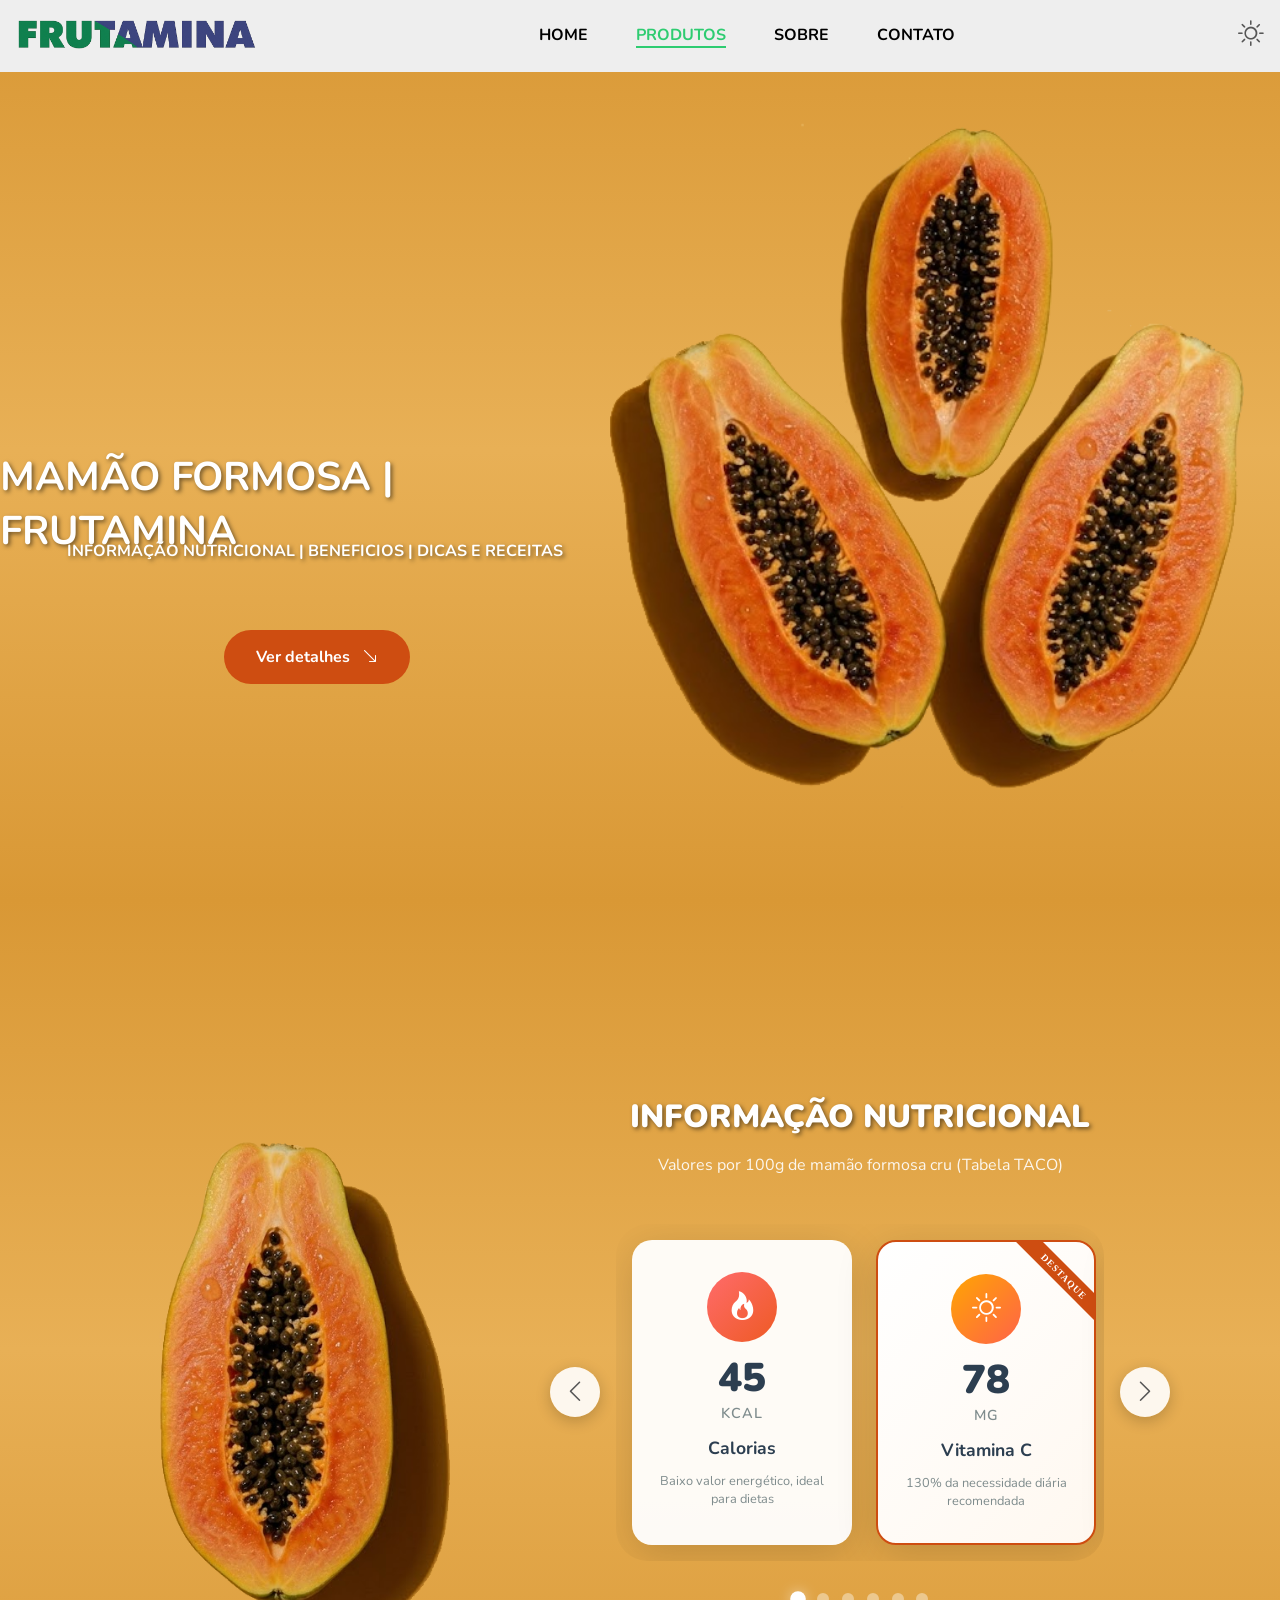
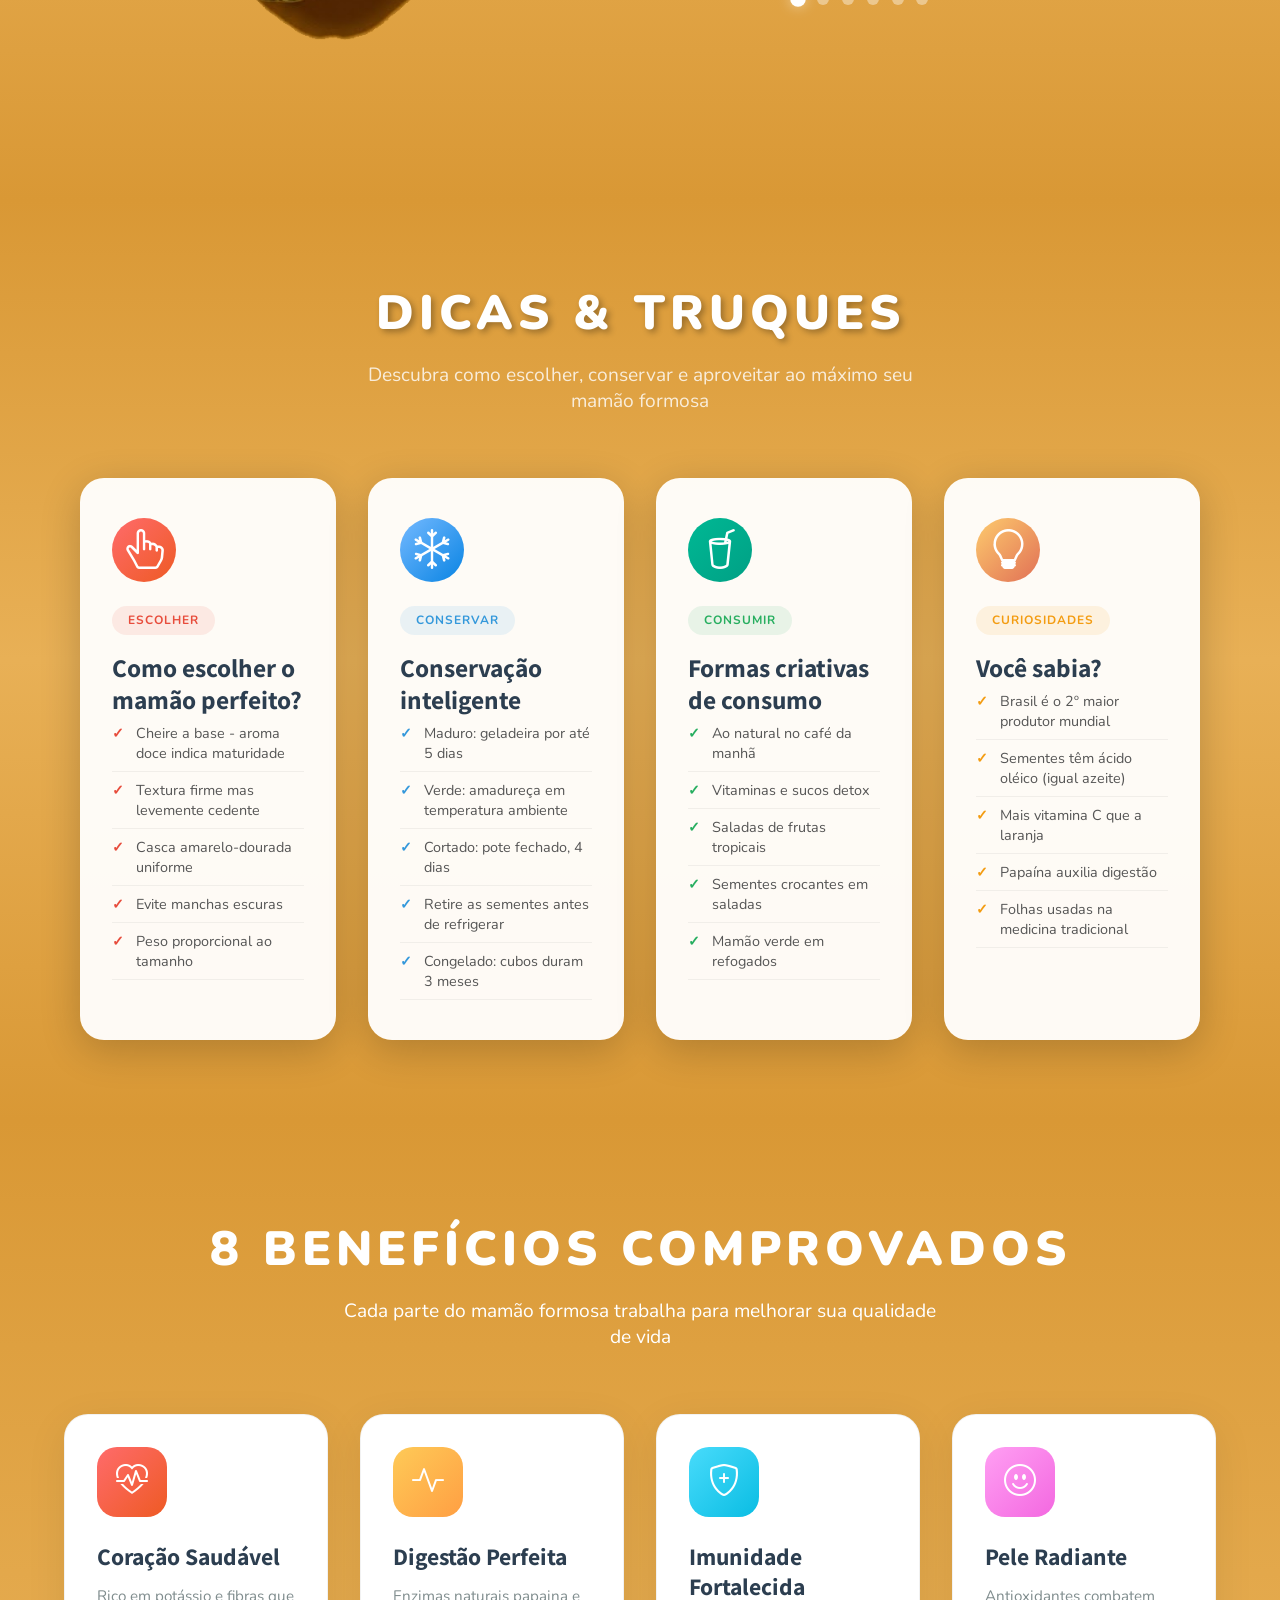
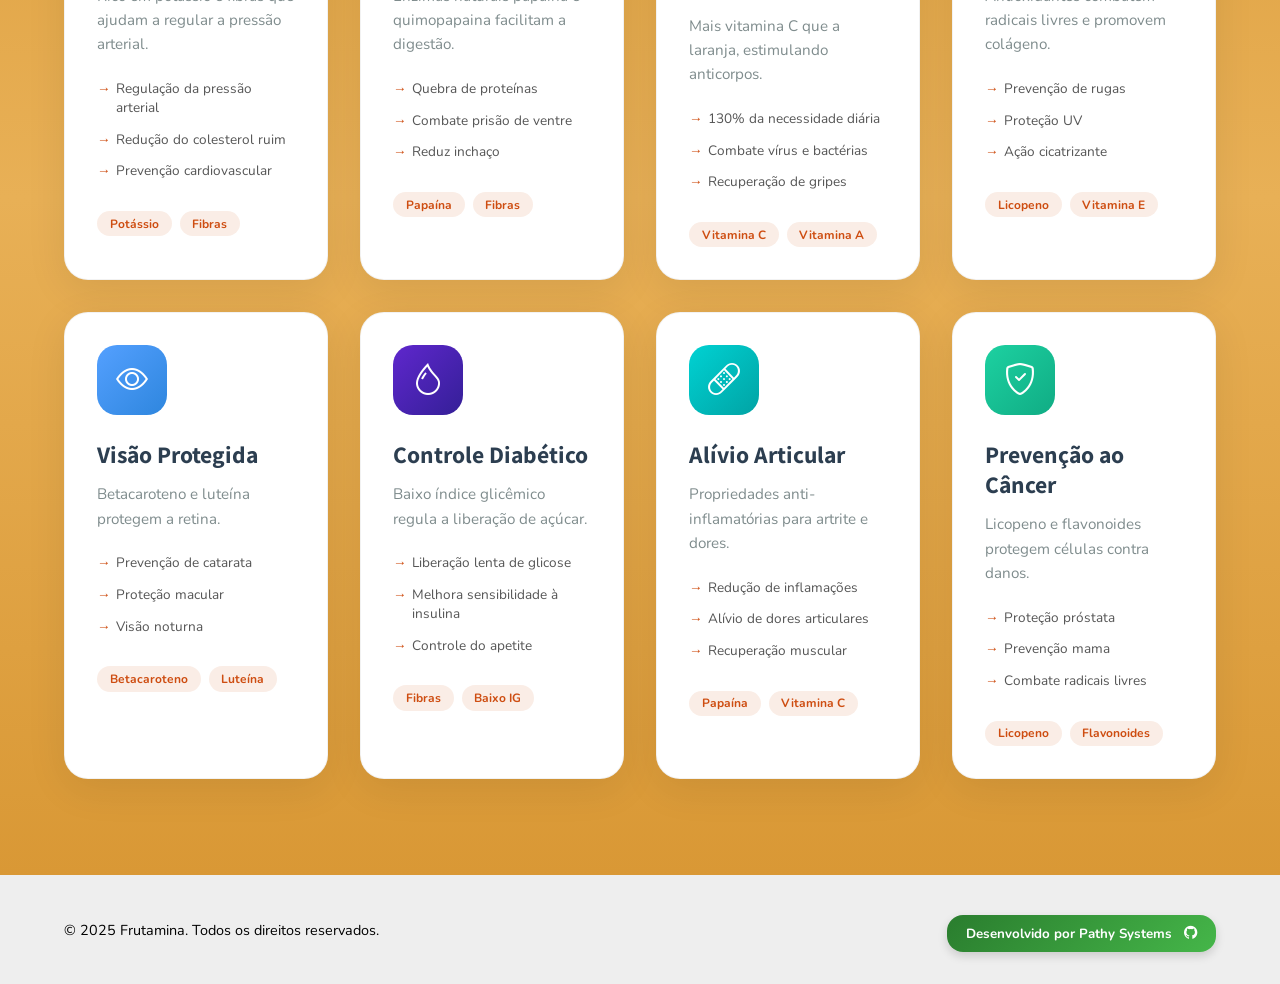
==== formosaqrcode.html @ 5308f6ba "Upload Final" ====
<!DOCTYPE html>
<html lang="pt-br">

<head>
    <meta charset="UTF-8">
    <meta name="viewport" content="width=device-width, initial-scale=1.0">
    <title>Frutamina | Mamão formosa</title>
    <meta name="description"
        content="Catálogo de produtos Frutamina - frutas frescas e selecionadas. Pesquise por variedade e confira detalhes dos produtos.">
    <meta name="theme-color" content="#2ecc71">

    <!-- CSS Base -->
    <link rel="stylesheet" href="assets/css/style.css">
    <link rel="stylesheet" href="assets/css/formosa.css">
    <!-- Preconnect Google Fonts (melhora performance de carregamento de fontes) -->
    <link
        href="https://fonts.googleapis.com/css2?family=Nunito:wght@200;400;700;900&family=Noto+Sans+SC:wght@400;700&display=swap"
        rel="stylesheet">
    <link rel="preconnect" href="https://fonts.googleapis.com">
    <link rel="preconnect" href="https://fonts.gstatic.com" crossorigin>
    <link rel="preconnect" href="https://cdn.jsdelivr.net">

    <!-- Bootstrap Icons -->
    <link rel="stylesheet" href="https://cdn.jsdelivr.net/npm/bootstrap-icons@1.13.1/font/bootstrap-icons.min.css" />
</head>

<body>
    <header id="header">
        <div class="header-logo">
            <a href="index.html">
                <img src="assets/svg/logo.webp" alt="Frutamina - logo" class="logo" width="600" height="450" />
            </a>
        </div>
        <nav class="menu-desktop">
            <ul class="menu menu-principal">
                <li><a href="index.html#home" class="menu-link"><span class="menu-texto">Home</span></a></li>
                <li><a href="produtos.html" class="menu-link active"><span class="menu-texto">Produtos</span></a></li>
                <li><a href="index.html#sobre" class="menu-link"><span class="menu-texto">Sobre</span></a></li>
                <li><a href="index.html#contato" class="menu-link"><span class="menu-texto">Contato</span></a></li>
            </ul>
        </nav>
        <div class="header-toggle">
            <i id="toggleTheme" class="bi bi-sun"></i>
            <button id="menuHamburger" class="btn-menu-mobile">
                <i class="bi bi-list"></i>
            </button>
        </div>
    </header>

    <nav id="menuMobile" class="menu menu-principal menu-mobile">
        <button class="btn-fechar-mobile" onclick="document.getElementById('menuMobile').classList.remove('active')">
            <i class="bi bi-x-lg"></i>
        </button>
        <ul class="menu-lista">
            <li class="menu-item">
                <a href="index.html" class="menu-link">
                    <i class="bi bi-house-door"></i>
                    <span>Home</span>
                </a>
            </li>
            <li class="menu-item">
                <a href="produtos.html" class="menu-link">
                    <i class="bi bi-basket"></i>
                    <span>Produtos</span>
                </a>
            </li>
            <li class="menu-item">
                <a href="index.html#sobre" class="menu-link">
                    <i class="bi bi-info-circle"></i>
                    <span>Sobre</span>
                </a>
            </li>
            <li class="menu-item">
                <a href="index.html#contato" class="menu-link">
                    <i class="bi bi-telephone"></i>
                    <span>Contato</span>
                </a>
            </li>
        </ul>
        <div class="menu-social-mobile">
            <a href="https://www.instagram.com/frutamina.oficial/" target="_blank"><i class="bi bi-instagram"></i></a>
            <a href="https://www.tiktok.com/@frutamina.oficial" target="_blank"><i class="bi bi-tiktok"></i></a>
            <a href="tel:3641-4352" target="_blank"><i class="bi bi-telephone"></i></a>
            <a href="https://wa.me/5511999589953" target="_blank"><i class="bi bi-whatsapp"></i></a>
        </div>
    </nav>

    <section class="home-formosa">
        <img src="assets/svg/3.svg" alt="Mamão Formosa" class="formosa-home-img">
        <h1>Mamão Formosa | Frutamina</h1>
        <h2>Informação nutricional | beneficios | dicas e receitas</h2>
        <a href="#nutricional">
            <button class="btn-formosa-home"><span>Ver detalhes <i class="bi bi-arrow-down-right"></i></span></button>
        </a>
    </section>

    <section id="nutricional" class="nutricional">
        <img src="assets/svg/formosa-nutri.svg" alt="mamão formosa" class="nutricional-img">

        <div class="nutricional-info">
            <div class="nutricional-content">
                <h2 class="nutricional-titulo">Informação Nutricional</h2>
                <p class="nutricional-subtitulo">Valores por 100g de mamão formosa cru (Tabela TACO)</p>

                <div class="carrossel-container">
                    <button class="carrossel-btn carrossel-prev" onclick="moverCarrossel(-1)">
                        <i class="bi bi-chevron-left"></i>
                    </button>

                    <div class="carrossel-wrapper">
                        <div class="carrossel-track" id="carrosselTrack">
                            <!-- Card 1: Calorias -->
                            <div class="nutricional-card">
                                <div class="card-icon calorias">
                                    <i class="bi bi-fire"></i>
                                </div>
                                <div class="card-info">
                                    <span class="card-valor">45</span>
                                    <span class="card-unidade">kcal</span>
                                    <span class="card-nome">Calorias</span>
                                    <span class="card-desc">Baixo valor energético, ideal para dietas</span>
                                </div>
                            </div>

                            <!-- Card 2: Vitamina C -->
                            <div class="nutricional-card destaque">
                                <div class="card-icon vitamina-c">
                                    <i class="bi bi-brightness-high"></i>
                                </div>
                                <div class="card-info">
                                    <span class="card-valor">78</span>
                                    <span class="card-unidade">mg</span>
                                    <span class="card-nome">Vitamina C</span>
                                    <span class="card-desc">130% da necessidade diária recomendada</span>
                                </div>
                            </div>

                            <!-- Card 3: Fibras -->
                            <div class="nutricional-card">
                                <div class="card-icon fibras">
                                    <i class="bi bi-grid-3x3-gap"></i>
                                </div>
                                <div class="card-info">
                                    <span class="card-valor">1,8</span>
                                    <span class="card-unidade">g</span>
                                    <span class="card-nome">Fibras</span>
                                    <span class="card-desc">Auxilia na digestão e saciedade</span>
                                </div>
                            </div>

                            <!-- Card 4: Potássio -->
                            <div class="nutricional-card">
                                <div class="card-icon potassio">
                                    <i class="bi bi-heart-pulse"></i>
                                </div>
                                <div class="card-info">
                                    <span class="card-valor">222</span>
                                    <span class="card-unidade">mg</span>
                                    <span class="card-nome">Potássio</span>
                                    <span class="card-desc">Essencial para saúde cardiovascular</span>
                                </div>
                            </div>

                            <!-- Card 5: Carboidratos -->
                            <div class="nutricional-card">
                                <div class="card-icon carboidratos">
                                    <i class="bi bi-lightning-charge"></i>
                                </div>
                                <div class="card-info">
                                    <span class="card-valor">11,6</span>
                                    <span class="card-unidade">g</span>
                                    <span class="card-nome">Carboidratos</span>
                                    <span class="card-desc">Energia natural de qualidade</span>
                                </div>
                            </div>

                            <!-- Card 6: Proteínas -->
                            <div class="nutricional-card">
                                <div class="card-icon proteinas">
                                    <i class="bi bi-egg"></i>
                                </div>
                                <div class="card-info">
                                    <span class="card-valor">0,8</span>
                                    <span class="card-unidade">g</span>
                                    <span class="card-nome">Proteínas</span>
                                    <span class="card-desc">Construção e reparação muscular</span>
                                </div>
                            </div>

                            <!-- Card 7: Cálcio -->
                            <div class="nutricional-card">
                                <div class="card-icon calcio">
                                    <i class="bi bi-bone"></i>
                                </div>
                                <div class="card-info">
                                    <span class="card-valor">25</span>
                                    <span class="card-unidade">mg</span>
                                    <span class="card-nome">Cálcio</span>
                                    <span class="card-desc">Fortalecimento ósseo e dental</span>
                                </div>
                            </div>

                            <!-- Card 8: Magnésio -->
                            <div class="nutricional-card">
                                <div class="card-icon magnesio">
                                    <i class="bi bi-activity"></i>
                                </div>
                                <div class="card-info">
                                    <span class="card-valor">17</span>
                                    <span class="card-unidade">mg</span>
                                    <span class="card-nome">Magnésio</span>
                                    <span class="card-desc">Função muscular e nervosa</span>
                                </div>
                            </div>
                        </div>
                    </div>

                    <button class="carrossel-btn carrossel-next" onclick="moverCarrossel(1)">
                        <i class="bi bi-chevron-right"></i>
                    </button>
                </div>

                <div class="carrossel-dots" id="carrosselDots"></div>
            </div>
    </section>

    <section id="dicas" class="dicas">
    <div class="dicas-header">
        <h2 class="dicas-titulo">Dicas & Truques</h2>
        <p class="dicas-subtitulo">Descubra como escolher, conservar e aproveitar ao máximo seu mamão formosa</p>
    </div>

    <div class="dicas-grid">
        <div class="dica-card escolher">
            <div class="dica-icon"><i class="bi bi-hand-index-thumb"></i></div>
            <span class="dica-tag">Escolher</span>
            <h3 class="dica-titulo">Como escolher o mamão perfeito?</h3>
            <ul class="dica-lista">
                <li>Cheire a base - aroma doce indica maturidade</li>
                <li>Textura firme mas levemente cedente</li>
                <li>Casca amarelo-dourada uniforme</li>
                <li>Evite manchas escuras</li>
                <li>Peso proporcional ao tamanho</li>
            </ul>
        </div>

        <div class="dica-card conservar">
            <div class="dica-icon"><i class="bi bi-snow"></i></div>
            <span class="dica-tag">Conservar</span>
            <h3 class="dica-titulo">Conservação inteligente</h3>
            <ul class="dica-lista">
                <li>Maduro: geladeira por até 5 dias</li>
                <li>Verde: amadureça em temperatura ambiente</li>
                <li>Cortado: pote fechado, 4 dias</li>
                <li>Retire as sementes antes de refrigerar</li>
                <li>Congelado: cubos duram 3 meses</li>
            </ul>
        </div>

        <div class="dica-card consumir">
            <div class="dica-icon"><i class="bi bi-cup-straw"></i></div>
            <span class="dica-tag">Consumir</span>
            <h3 class="dica-titulo">Formas criativas de consumo</h3>
            <ul class="dica-lista">
                <li>Ao natural no café da manhã</li>
                <li>Vitaminas e sucos detox</li>
                <li>Saladas de frutas tropicais</li>
                <li>Sementes crocantes em saladas</li>
                <li>Mamão verde em refogados</li>
            </ul>
        </div>

        <div class="dica-card curiosidade">
            <div class="dica-icon"><i class="bi bi-lightbulb"></i></div>
            <span class="dica-tag">Curiosidades</span>
            <h3 class="dica-titulo">Você sabia?</h3>
            <ul class="dica-lista">
                <li>Brasil é o 2º maior produtor mundial</li>
                <li>Sementes têm ácido oléico (igual azeite)</li>
                <li>Mais vitamina C que a laranja</li>
                <li>Papaína auxilia digestão</li>
                <li>Folhas usadas na medicina tradicional</li>
            </ul>
        </div>
    </div>
</section>

<section class="beneficios-section">
    <div class="section-header">
        <h2>8 Benefícios Comprovados</h2>
        <p>Cada parte do mamão formosa trabalha para melhorar sua qualidade de vida</p>
    </div>

    <div class="beneficios-grid">
        <!-- Card 1: Coração -->
        <div class="beneficio-card">
            <div class="card-icon-wrapper coracao">
                <i class="bi bi-heart-pulse"></i>
            </div>
            <div class="card-content">
                <h3>Coração Saudável</h3>
                <p>Rico em potássio e fibras que ajudam a regular a pressão arterial.</p>
                <ul class="beneficio-lista">
                    <li>Regulação da pressão arterial</li>
                    <li>Redução do colesterol ruim</li>
                    <li>Prevenção cardiovascular</li>
                </ul>
                <div class="card-nutrientes">
                    <span class="nutriente-tag">Potássio</span>
                    <span class="nutriente-tag">Fibras</span>
                </div>
            </div>
        </div>

        <!-- Card 2: Digestão -->
        <div class="beneficio-card">
            <div class="card-icon-wrapper digestao">
                <i class="bi bi-activity"></i>
            </div>
            <div class="card-content">
                <h3>Digestão Perfeita</h3>
                <p>Enzimas naturais papaina e quimopapaina facilitam a digestão.</p>
                <ul class="beneficio-lista">
                    <li>Quebra de proteínas</li>
                    <li>Combate prisão de ventre</li>
                    <li>Reduz inchaço</li>
                </ul>
                <div class="card-nutrientes">
                    <span class="nutriente-tag">Papaína</span>
                    <span class="nutriente-tag">Fibras</span>
                </div>
            </div>
        </div>

        <!-- Card 3: Imunidade -->
        <div class="beneficio-card">
            <div class="card-icon-wrapper imunidade">
                <i class="bi bi-shield-plus"></i>
            </div>
            <div class="card-content">
                <h3>Imunidade Fortalecida</h3>
                <p>Mais vitamina C que a laranja, estimulando anticorpos.</p>
                <ul class="beneficio-lista">
                    <li>130% da necessidade diária</li>
                    <li>Combate vírus e bactérias</li>
                    <li>Recuperação de gripes</li>
                </ul>
                <div class="card-nutrientes">
                    <span class="nutriente-tag">Vitamina C</span>
                    <span class="nutriente-tag">Vitamina A</span>
                </div>
            </div>
        </div>

        <!-- Card 4: Pele -->
        <div class="beneficio-card">
            <div class="card-icon-wrapper pele">
                <i class="bi bi-emoji-smile"></i>
            </div>
            <div class="card-content">
                <h3>Pele Radiante</h3>
                <p>Antioxidantes combatem radicais livres e promovem colágeno.</p>
                <ul class="beneficio-lista">
                    <li>Prevenção de rugas</li>
                    <li>Proteção UV</li>
                    <li>Ação cicatrizante</li>
                </ul>
                <div class="card-nutrientes">
                    <span class="nutriente-tag">Licopeno</span>
                    <span class="nutriente-tag">Vitamina E</span>
                </div>
            </div>
        </div>

        <!-- Card 5: Visão -->
        <div class="beneficio-card">
            <div class="card-icon-wrapper visao">
                <i class="bi bi-eye"></i>
            </div>
            <div class="card-content">
                <h3>Visão Protegida</h3>
                <p>Betacaroteno e luteína protegem a retina.</p>
                <ul class="beneficio-lista">
                    <li>Prevenção de catarata</li>
                    <li>Proteção macular</li>
                    <li>Visão noturna</li>
                </ul>
                <div class="card-nutrientes">
                    <span class="nutriente-tag">Betacaroteno</span>
                    <span class="nutriente-tag">Luteína</span>
                </div>
            </div>
        </div>

        <!-- Card 6: Diabetes -->
        <div class="beneficio-card">
            <div class="card-icon-wrapper diabetes">
                <i class="bi bi-droplet"></i>
            </div>
            <div class="card-content">
                <h3>Controle Diabético</h3>
                <p>Baixo índice glicêmico regula a liberação de açúcar.</p>
                <ul class="beneficio-lista">
                    <li>Liberação lenta de glicose</li>
                    <li>Melhora sensibilidade à insulina</li>
                    <li>Controle do apetite</li>
                </ul>
                <div class="card-nutrientes">
                    <span class="nutriente-tag">Fibras</span>
                    <span class="nutriente-tag">Baixo IG</span>
                </div>
            </div>
        </div>

        <!-- Card 7: Anti-inflamatório -->
        <div class="beneficio-card">
            <div class="card-icon-wrapper antiinflamatorio">
                <i class="bi bi-bandaid"></i>
            </div>
            <div class="card-content">
                <h3>Alívio Articular</h3>
                <p>Propriedades anti-inflamatórias para artrite e dores.</p>
                <ul class="beneficio-lista">
                    <li>Redução de inflamações</li>
                    <li>Alívio de dores articulares</li>
                    <li>Recuperação muscular</li>
                </ul>
                <div class="card-nutrientes">
                    <span class="nutriente-tag">Papaína</span>
                    <span class="nutriente-tag">Vitamina C</span>
                </div>
            </div>
        </div>

        <!-- Card 8: Anti-câncer -->
        <div class="beneficio-card">
            <div class="card-icon-wrapper anticancer">
                <i class="bi bi-shield-check"></i>
            </div>
            <div class="card-content">
                <h3>Prevenção ao Câncer</h3>
                <p>Licopeno e flavonoides protegem células contra danos.</p>
                <ul class="beneficio-lista">
                    <li>Proteção próstata</li>
                    <li>Prevenção mama</li>
                    <li>Combate radicais livres</li>
                </ul>
                <div class="card-nutrientes">
                    <span class="nutriente-tag">Licopeno</span>
                    <span class="nutriente-tag">Flavonoides</span>
                </div>
            </div>
        </div>
    </div>
</section>

 <footer>
    <div class="footer-container">
      <p class="frutamina">&copy; 2025 Frutamina. Todos os direitos reservados.</p>
      <a href="https://pathy-systems.github.io/pathy_systems/" target="_blank">
        <button class="btn-footer">
          <span class="pedro">Desenvolvido por Pathy Systems <i class="bi bi-github"></i></span>
        </button>
      </a>
    </div>
  </footer>




</body>
<script src="assets/js/script.js" defer></script>
<script src="assets/js/formosa.js" defer></script>

</html>
---- assets/css/style.css ----
* {
  box-sizing: border-box;
  margin: 0;
  padding: 0;
}

:root {
  --fonte-textos: 'Nunito', sans-serif;
  --fonte-titulos: 'Noto Sans SC', sans-serif;
  --fonte-escrita: 'Noto Sans Duployan', sans-serif;
  --cor-link: #2563eb;
}

:root,
:root[data-theme="light"] {
  --cor-fundo-primário: #ffffff;
  --cor-fundo-secundário: #eeeeee;
  --cor-texto: #000000;
  --cor-icone: #555555;
  --cor-hover: #2ecc71;
  --cor-azul-contato: #2563eb;
  --cor-azul-hover: #1d4ed8;
  --cor-botao: #000;

}

:root[data-theme="dark"] {
  --cor-fundo-primário: #121212;
  --cor-fundo-secundário: #1e1e1e;
  --cor-texto: #f5f5f5;
  --cor-icone: #bbbbbb;
  --cor-hover: #2ecc71;
  --cor-botao: #fff;

}

html {
  scroll-behavior: smooth;

}


.container {
  margin: 0 auto;
  padding-left: 2rem;
  padding-right: 2rem;
}



.produtos,
.sobre,
.contato {
  padding-top: 5rem;
  padding-bottom: 2rem;
  /* ajuste conforme a altura do seu header */
}

i {
  color: var(--cor-icone);
}

button {
  border: var(--cor-texto) 2.5px solid;
  background: none;
  cursor: pointer;
}

body {
  background-color: var(--cor-fundo-primário);
  transition: all 0.3s ease-in-out;
}


a {
  text-decoration: none;
  color: var(--cor-link);
}

span {
  font-family: var(--fonte-textos);
}

ul {
  list-style: none;
}

li {
  color: var(--cor-texto)
}


h1 {
  font-family: var(--fonte-textos);
  color: var(--cor-texto);
  text-rendering: optimizeLegibility;
  text-transform: uppercase;
}

h2 {
  font-family: var(--fonte-textos);
  color: var(--cor-texto);
  text-transform: uppercase;
  display: flex;
  justify-content: center;
  font-size: 3rem;
  letter-spacing: 5px;
}

h3 {
  font-family: var(--fonte-escrita);
  color: var(--cor-texto);
  text-rendering: optimizeLegibility;
}

h4 {
  font-family: var(--fonte-escrita);
  color: var(--cor-texto);
  text-rendering: optimizeLegibility;
}

/* BOTOES */

.btn-banner {
  border-radius: 1rem;
  font-size: 1rem;
  cursor: pointer;
  transition: all 0.3s ease-in-out;
  display: flex;
  gap: 0.5rem;
  align-items: center;
  justify-content: center;
  margin-top: -1rem;
  background: transparent;
  padding: 0.6rem 1.2rem;
  gap: .6rem;
  border-radius: 2rem;
  border-color: white;
}


.btn-banner:hover {
  background: #2ecc71;
  border-color: #2ecc71;
  color: #fff;
  transform: translateY(-2px);
}

.btn-banner i {
  color: white;
}

.btn-banner span {
  color: white;
  font-weight: 700;
  text-transform: capitalize;
  font-weight: 700;
}

.btn-primario {
  border-radius: 1rem;
  font-size: 1rem;
  cursor: pointer;
  transition: all 0.3s ease-in-out;
  display: flex;
  gap: 0.5rem;
  align-items: center;
  justify-content: center;
  margin-top: -1rem;
  background: transparent;
  padding: 0.6rem 1.2rem;
  gap: .6rem;
  border-radius: 2rem;
}


.btn-primario:hover {
  background: #2ecc71;
  border-color: #2ecc71;
  color: #fff;
  transform: translateY(-2px);
}

.btn-primario i {
  color: var(--cor-texto);
}

.btn-primario span {
  color: var(--cor-texto);
  font-weight: 700;
  text-transform: capitalize;
  font-weight: 700;
}

.btn-primario:hover span {
  color: #fff;
  font-weight: 700;
}

.btn-primario:hover i {
  color: #fff;
}

/* SOCIAL ICONS */

.social-icon {
  color: white;
  font-size: 2rem;
}


/* CORPO */

.titulo {
  display: flex;
  justify-content: center;
  font-size: 4rem;
}

.subtitulo-banner {
  font-size: 1.2rem;
  /* tamanho do subtítulo do banner */
  font-family: var(--fonte-textos);
  color: var(--cor-texto);
  margin-top: -0.5rem;
  text-align: center;
}

.banner p {
  text-decoration: none;
}

/* MENU */

.logo {
  width: 15rem;
  height: auto;
  pointer-events: none;
}

logo img,
card-cover,
produto-img,
modal-imagem img {
  aspect-ratio: 4 / 3;
  max-width: 100%;
  height: auto;
  display: block;
}

#header {
  display: flex;
  flex-direction: row;
  align-items: center;
  justify-content: space-between;
  width: 100%;
  padding: 1rem 1rem;
  z-index: 100;
  position: fixed;
  background-color: var(--cor-fundo-secundário);
  transition: all 0.3s ease-in-out;
}

.header-logo {
  display: flex;
  align-items: center;
  /* Garante alinhamento da logo */
}

.menu {
  display: flex;
  gap: 1rem;
  align-items: center;
}

.menu-texto {
  color: var(--cor-texto);
  text-transform: uppercase;
  font-size: 1rem;
  font-weight: 700;
  font-family: var(--fonte-textos);
  text-rendering: optimizeLegibility;
  transition: border-bottom 0.3s ease;
  border-bottom: 2px solid transparent;

}

.menu-link {
  display: flex;
  align-items: center;
  gap: 0.5rem;
  padding: 0.5rem 1rem;
  transition: all 0.3s ease-in-out;
  color: var(--cor-texto);
}

.menu-link span {
  color: var(--cor-texto);
}

.menu-link.active .menu-texto,
.menu-link:hover .menu-texto {
  color: var(--cor-hover);
  transition: all 0.3s ease-in-out;
  border-bottom: 2px solid var(--cor-hover);
  /* Linha visível ao ativar */
}


.menu-link:hover .social-icon {
  color: var(--cor-hover);
  transition: all 0.3s ease-in-out;
}

.header-toggle {
  display: flex;
  align-items: center;
  justify-content: flex-end;
}

#toggleTheme:hover {
  color: var(--cor-hover);
  transition: all 0.3s ease-in-out;
  border-bottom: 2px solid;
  /* Linha invisível para evitar "pulo" ao ativar */
  transition: border-bottom 0.3s ease;
  /* Adiciona transição suave */
}

#toggleTheme {
  cursor: pointer;
  color: var(--cor-icone);
  font-size: 1.6rem;
  /* tamanho fonte */
  transition: all 0.3s ease-in-out, border-bottom 0.3s ease;
  border-bottom: 2px solid transparent;
  /* Linha invisível para evitar "pulo" ao ativar */
}

.btn-menu-mobile {
  color: var(--cor-icone);
  border: none;
  font-size: 1.8rem;
  padding: 0.5rem;
  margin-left: 1rem;
  display: flex;
  align-items: center;
  justify-content: center;
  cursor: pointer;
  display: none;
}

/* MENU MOBILE */

/* ===== MENU MOBILE MODERNO ===== */
.menu-mobile {
  position: fixed;
  top: 0;
  right: 0;
  z-index: 50;
  width: 75%;
  height: 100%;
  background: var(--cor-fundo-secundário);
  backdrop-filter: blur(10px);
  display: flex;
  flex-direction: column;
  padding: 2rem 1.5rem;
  transform: translateX(100%);
  transition: transform 0.4s ease, opacity 0.3s ease;
  opacity: 0;
}

.menu-mobile.active {
  transform: translateX(0);
  opacity: 1;
}

.btn-fechar-mobile {
  align-self: flex-end;
  background: none;
  border: none;
  font-size: 2rem;
  color: #fff;
  margin-bottom: 1rem;
}

.menu-logo-mobile {
  text-align: center;
  margin-bottom: 2rem;
}

.menu-logo-mobile img {
  width: 120px;
  height: auto;
}

.menu-lista {
  list-style: none;
  flex: 1;
}

.menu-lista .menu-item {
  margin-bottom: 1.2rem;
}

.menu-lista .menu-link {
  display: flex;
  align-items: center;
  gap: 0.8rem;
  padding: 0.8rem 1rem;
  border-radius: 8px;
  color: #fff;
  text-decoration: none;
  transition: background 0.3s ease;
  font-size: 1.1rem;
}

.menu-lista .menu-link:hover {
  background: rgba(255, 255, 255, 0.1);
}

.menu-lista .menu-link i {
  font-size: 1.3rem;
  color: var(--cor-azul-contato);
}

.menu-social-mobile {
  margin-top: auto;
  display: flex;
  justify-content: center;
  gap: 1.5rem;
}

.menu-social-mobile a {
  font-size: 1.8rem;
  transition: color 0.3s ease;
}

.menu-social-mobile i:hover {
  color: var(--cor-azul-contato);
  transition: 0.3s ease-in-out;
}


/* Corpo */

#home {
  display: flex;
  flex-direction: column;
  gap: 1.5rem;
  padding-top: 2rem;
}

.banner h1 {
  font-size: 5rem;
  color: white;
  font-weight: 800;
  text-align: center;
}

.banner h2 {
  font-size: 4rem;
  color: white;
  font-weight: 800;
  text-decoration: none;
}

.subtitulo-banner {
  color: white;
}

.banner {
  min-height: 100vh;
  display: flex;
  align-items: center;
  justify-content: center;
  background: url('../svg/banner2.svg') no-repeat center center/cover;
  position: relative;
  overflow: hidden;
  display: flex;
}

.banner::before {
  content: '';
  position: absolute;
  top: 0;
  left: 0;
  width: 100%;
  height: 100%;
  background: inherit;
  filter: blur(4px) brightness(0.9);
  z-index: 1;
  display: flex;
}



.main-content {
  position: relative;
  z-index: 2;
}

.main-content {
  display: flex;
  flex-direction: column;
  align-items: center;
  justify-content: center;
  gap: 1.5rem;
  padding: 1rem 2rem;
  width: 100%;
  z-index: 2;
}

/* menu social */

.menu-social {
  display: flex;
  gap: 1rem;
  justify-content: left;
  margin-top: 1rem;
}

.menu-social-link {
  color: var(--cor-icone);
  display: flex;
  align-items: center;
  gap: 0.5rem;
  transition: all 0.3s ease-in-out;
  margin-bottom: 1rem;
}

.menu-social-link:hover .social-icon {
  color: var(--cor-hover);
  transition: all 0.3s ease-in-out;
}

/* botão */

.produtos {
  display: flex;
  flex-direction: column;
  gap: 1.5rem;
  /* ajuste conforme a altura do seu header */
}

.produtos-container {
  display: flex;
  flex-direction: column;
  gap: 4rem;
}

.produtos-card {
  display: flex;
  flex-direction: row;
  gap: 3rem;
}

.produtos-card2 {
  display: flex;
  flex-direction: row-reverse;
  gap: 3rem;
}

.card-cover {
  width: 50%;
  object-fit: cover;
  object-position: center;
  border-radius: 1rem;
  height: auto;
  pointer-events: none;
}

.card-body {
  display: flex;
  flex-direction: column;
  justify-content: flex-start;
  align-items: flex-start;
  gap: 1rem;
  margin-top: 15px;
}

.card-title {
  font-size: 1.5rem;
  /* tamanho fonte */
  font-family: var(--fonte-textos);
  text-rendering: optimizeLegibility;
  color: var(--cor-texto);
}

.card-description {
  font-size: 1.5rem;
  /* tamanho fonte */
  font-weight: 200;
  /* peso da fonte */
  font-family: var(--fonte-escrita);
  text-rendering: optimizeLegibility;
  color: var(--cor-texto);
}

.card-lista {
  display: flex;
  flex-direction: column;
  gap: 0.5rem;
  color: var(--cor-texto);
  font-family: var(--fonte-textos);
}


.card-item i {
  font-size: 1.1rem;
}

.card-item {
  display: flex;
  gap: 0.5rem;
  text-rendering: optimizeLegibility;
}


.card-button {
  display: flex;
  flex-flow: row wrap;
  justify-content: center;
  align-items: center;
}

.produtos .btn-primario {
  margin: auto;
  width: auto;
}

.btn-ver-mais {
  font-size: 1.1rem;
}

.description-button {
  padding-top: 2rem;
}

/* Sobre */
#sobre {
  scroll-margin-top: 2rem;
}

.sobre-content1,
.sobre-content2 {
  display: flex;
  flex-direction: row;
  align-items: center;
  gap: 2rem;
  text-align: center;

}


.sobre-logo {
  width: 40%;
  border-radius: 50%;
  pointer-events: none;
}

.sobre-description {
  display: flex;
  flex-direction: column;
  gap: 1.5rem;
}

.sobre-description p {
  font-size: 1.5rem;
  color: var(--cor-texto);
  font-family: var(--fonte-escrita);
}

.sobre-content2 .col1,
.sobre-content2 .col2 {
  display: flex;
  flex-direction: column;
  text-align: left;
  gap: 1.5rem;
}

.sobre-content2 .col1 .row1,
.sobre-content2 .col1 .row2 {
  display: flex;
  flex-direction: row;
  gap: .5rem;
}

.sobre-content2 {
  display: flex;
  gap: 2rem;
  align-items: flex-start;
}

.description-button {
  display: flex;
  justify-content: center;
  align-items: center;
  /* opcional, centraliza verticalmente se houver altura */
  margin-top: -2rem;
  /* opcional, espaçamento acima */
}

.sobre-content2 .col1,
.sobre-content2 .col2 {
  display: flex;
  flex-direction: column;
  text-align: left;
  gap: 1.5rem;
}

.sobre-content2 .col1 .row1,
.sobre-content2 .col1 .row2 {
  display: flex;
  flex-direction: column;
  gap: .5rem;
}

.sobre-title {
  font-size: 3rem;
}

.sobre-lista {
  font-size: 1.1rem;
  /* tamanho fonte */
}

.sobre-item {
  display: flex;
  align-items: center;
  gap: 0.5rem;
  font-family: var(--fonte-escrita);
}

.sobre-item i {
  font-size: 1.2rem;
  color: var(--cor-texto);
}

/* Seção Contato */
.contato {
  padding: 5rem 0 2rem;
  background-color: var(--cor-fundo-primário);
  transition: 0.3s ease-in-out;
}

.contato h2 {
  color: var(--cor-texto);
  text-align: center;
  font-size: 3rem;
  letter-spacing: 5px;
  margin-bottom: 3rem;
}


.contato-container {
  display: grid;
  grid-template-columns: 1fr 1fr;
  gap: 0;
  border-radius: 1rem;
  overflow: hidden;
  box-shadow: 0 10px 30px rgba(0, 0, 0, 0.1);
  min-height: 600px;
  transition: 0.3s ease-in-out;
  box-sizing: border-box;
  max-width: 100vw;
  overflow-x: hidden;
  margin-bottom: 0.5rem;
  color: white;
}

/* Lado Esquerdo - Informações */
.contato-info {
  background: linear-gradient(135deg, var(--cor-azul-contato) 0%, var(--cor-azul-hover) 100%);
  padding: 3rem 2.5rem;
  color: white;
  display: flex;
  flex-direction: column;
  gap: 2rem;
}

.info-header h3 {
  font-family: var(--fonte-escrita);
  font-size: 2rem;
  margin-bottom: 1rem;
  color: white;
}

.info-header p {
  font-size: 1.1rem;
  line-height: 1.6;
  opacity: 0.9;
  font-family: var(--fonte-textos);
}

.info-item {
  display: flex;
  align-items: flex-start;
  gap: 1.5rem;
  padding: 1rem 0;
  border-bottom: 1px solid rgba(255, 255, 255, 0.1);
  transition: all 0.3s ease;
}

.info-item:last-child {
  border-bottom: none;
}

.info-item:hover {
  transform: translateY(-10px);
  background-color: rgba(255, 255, 255, 0.05);
  border-radius: 0.5rem;
  padding: 1rem;
  margin: 0 -1rem;
}

.info-icon {
  background-color: rgba(255, 255, 255, 0.2);
  border-radius: 50%;
  width: 50px;
  height: 50px;
  display: flex;
  align-items: center;
  justify-content: center;
  flex-shrink: 0;
}

.info-icon i {
  color: white;
  font-size: 1.5rem;
}

.info-content h4 {
  color: white;
}

.info-content p {
  font-size: 1rem;
  line-height: 1.5;
  opacity: 0.9;
  font-family: var(--fonte-textos);
  color: white;
}

/* Lado Direito - Formulário */
.contato-form {
  background-color: var(--cor-fundo-secundário);
  padding: 3rem 2.5rem;
  display: flex;
  flex-direction: column;
  gap: 2rem;
}

.form-header h3 {
  font-family: var(--fonte-escrita);
  font-size: 2rem;
  margin-bottom: 1rem;
  color: var(--cor-texto);
}

.form-header p {
  font-size: 1.1rem;
  line-height: 1.6;
  color: var(--cor-icone);
  font-family: var(--fonte-textos);
}

.form-contato {
  display: flex;
  flex-direction: column;
  gap: 1.5rem;

}

.form-row {
  display: grid;
  grid-template-columns: 1fr 1fr;
  gap: 1rem;
}

.form-group {
  display: flex;
  flex-direction: column;
}

.info-item {
  flex-direction: row;
  align-items: left;
  text-align: left;
}

.form-group input,
.form-group textarea {
  padding: 1rem;
  border: 2px solid var(--cor-fundo-secundário);
  border-radius: 0.5rem;
  font-size: 1rem;
  font-family: var(--fonte-textos);
  background-color: var(--cor-fundo-primário);
  color: var(--cor-texto);
  transition: 0.3s ease-in-out;
}

.form-group input:focus,
.form-group textarea:focus {
  outline: none;
  border-color: var(--cor-azul-contato);
  box-shadow: 0 0 0 3px rgba(37, 99, 235, 0.1);

}

.form-group input::placeholder,
.form-group textarea::placeholder {
  color: var(--cor-icone);
  opacity: 0.7;
}

.form-group textarea {
  resize: vertical;
  min-height: 120px;
}

.container-contato a {
  display: contents;
}

.container-contato {
  display: flex;
}

/* Botão Enviar */
.btn-enviar {
  background: linear-gradient(135deg, var(--cor-azul-contato) 0%, var(--cor-azul-hover) 100%);
  border: none;
  border-radius: 0.75rem;
  padding: 1rem 2rem;
  font-size: 1.1rem;
  font-weight: 600;
  font-family: var(--fonte-textos);
  cursor: pointer;
  display: flex;
  align-items: center;
  justify-content: center;
  gap: 0.5rem;
  transition: all 0.3s ease;
  align-self: flex-start;
}

.btn-enviar:hover {
  transform: translateY(-2px);
  box-shadow: 0 8px 25px rgba(37, 99, 235, 0.3);
  background: linear-gradient(135deg, var(--cor-azul-hover) 0%, #1e40af 100%);
}

.btn-enviar:active {
  transform: translateY(0);
}

.btn-enviar .btn-texto {
  color: white;
}

.btn-enviar i {
  color: white;
  font-size: 1.1rem;
}

.container-contato {
  display: flex;
  flex-direction: column;
  gap: 2rem;
}

/* MENSAGEM */

/* ====== Contato - Feedback & Estados ====== */
.form-alert {
  margin: 12px 0 0;
  font-size: 0.95rem;
  line-height: 1.4;
  opacity: 0;
  transform: translateY(6px);
  transition: opacity .25s ease, transform .25s ease;
  min-height: 1em;
  font-family: var(--fonte-textos);
}

.form-alert.success {
  color: #1a7f37;
  /* verde */
  opacity: 1;
  transform: translateY(0);
}

.error-msg {
  color: red;
  font-size: 0.85rem;
  display: none;
  font-family: var(--fonte-escrita);
}

input.error {
  border: 1px solid red;
  font-family: var(--fonte-escrita);
}


.btn-enviar[disabled] {
  opacity: .7;
  cursor: not-allowed;
}

/* Dark mode compatível */
body.dark .form-alert.success {
  color: #3ddc84;
}

body.dark .form-alert.error {
  color: #ff6b6b;
}

/* Footer */
.footer-container {
  width: 100%;
  max-width: 1200px;
  display: flex;
  justify-content: space-between;
  align-items: center;
  padding: 0 1.5rem;
}

footer {
  background: var(--cor-fundo-secundário);
  padding: 2rem 0;
  color: #fff;
  display: flex;
  justify-content: center;
  align-items: center;
}

.footer-container p {
  margin: 0;
  font-size: 0.9rem;
  text-align: left;
  font-family: var(--fonte-textos);
  color: var(--cor-texto);
}

.pedro {
  color: white;
  font-weight: 700;
}


.footer-container i {
  padding-left: .5rem;
  color: white;
}

.btn-footer {
  display: inline-block;
  padding: 0.6rem 1.2rem;
  margin-top: 0.5rem;
  border-radius: 1rem;
  background: linear-gradient(135deg, #2a7d2e, #45b649);
  box-shadow: 0 4px 10px rgba(0, 0, 0, 0.15);
  transition: all 0.3s ease-in-out;
  cursor: pointer;
  border: none;
}

.btn-footer:hover {
  transform: translateY(-3px) scale(1.05);
  box-shadow: 0 6px 14px rgba(0, 0, 0, 0.25);
  background: linear-gradient(135deg, #45b649, #45b649);
  transition: all 0.3s ease-in-out;
}



.pedro:hover i,
.pedro i {
  color: white;
}

.frutamina {
  font-size: 1rem;
}

::-webkit-scrollbar {
   display: none;
}

/* Responsivo */
@media (max-width: 1200px) {
  h1 {
    font-size: 3rem;
  }

  .subtitulo-h1 {
    font-size: 2.2rem;
  }
}


@media (max-width: 992px) {
  h1 {
    font-size: 2.5rem;
  }

  .subtitulo-h1 {
    font-size: 1.8rem;
  }
}

@media (max-width: 880px) {
  .contato-container {
    grid-template-columns: 1fr;
    min-height: auto;
  }

  .btn-menu-mobile {
    display: flex;
  }

  .menu-desktop {
    display: none;
  }

}




@media (max-width: 768px) {



  .banner h1 {
    font-size: 2rem;
    justify-content: center;
    text-align: center;
  }

  .banner h2 {
    font-size: 1.5rem;
    text-align: center;
  }


  .container {
    padding-left: 1.5rem;
    padding-right: 1.5rem;
  }

  h1 {
    font-size: 2.8rem;
  }


  .btn-primario {
    padding: 0.5rem 1rem;
    margin-top: -2.2rem;
  }

  .social-icon {
    font-size: 1.3rem;
  }

  .produtos-container {
    display: flex;
    flex-direction: column;
  }

  .produtos h2 {
    font-size: 2.5rem;
    text-align: center;
  }

  .card-cover {
    width: 100%;
    height: auto;
    align-items: center;
  }

  .produtos-card,
  .produtos-card2 {
    flex-direction: column;
    display: flex;
  }

  .sobre-content1,
  .sobre-content2 {
    flex-direction: column;
    text-align: center;
    align-items: center;
    padding-bottom: 2rem;
  }

  .sobre-logo {
    width: 60%;
    height: auto;
    margin-bottom: 1rem;
  }


  .contato-container {
    display: flex;
    flex-direction: column;
    gap: 2rem;
  }

  .info-item {
    flex-direction: row;
    align-items: left;
    text-align: left;
    gap: 1rem;
  }

  .btn-menu-mobile {
    display: flex;
  }

  .menu-desktop {
    display: none;
  }

  #home,
  .produtos,
  .sobre,
  .contato,
  .footer {
    display: flex;
    flex-direction: column;
  }

  .footer-container {
    flex-direction: column;
    /* Empilha os itens no mobile */
    text-align: center;
  }


  .card-cover {
    width: 100%;
    height: auto;
  }


}

@media (max-width: 480px) {

  #header {
    padding: 0.5rem 1rem;
  }

  .logo {
    width: 10rem;
  }

  .container {
    padding-left: 1rem;
    padding-right: 1rem;
  }

  h1 {
    font-size: 1.5rem;
  }

  .subtitulo-h1 {
    padding-top: 1rem;
    font-size: 1rem;
  }

  .subtitulo-banner {
    font-size: .9rem;
  }


  .produtos h2 {
    font-size: 1.8rem;
  }

  .sobre h2 {
    font-size: 1.8rem;
  }

  .sobre-logo {
    width: 80%;
    height: auto;
  }

  .sobre p {
    font-size: 1rem;
  }

  .contato h2 {
    font-size: 1.8rem;
  }

  .contato-container {
    display: flex;
    flex-direction: column;
    width: 100%;
    gap: 1.5rem;
    min-height: auto;
    box-sizing: border-box;
    padding: 0 0.5rem;
  }

  .contato-info,
  .contato-form {
    width: 100%;
    box-sizing: border-box;
  }

  .form-row {
    grid-template-columns: 1fr;
  }

  .form-row {
    grid-template-columns: 1fr;
  }

  .footer-container {
    font-size: 0.9rem;
  }
}

@media (max-width: 390px) {
  h1 {
    font-size: 1.4rem;
  }

  h2 {
    font-size: 1.4rem;
  }

  .subtitulo-h1 {
    font-size: 0.9rem;
  }

  #toggleTheme {
    font-size: 1.4rem;
  }

  .subtitulo-banner {
    font-size: 0.8rem;
  }

  .btn-primario {
    padding: 0.4rem 0.8rem;
    font-size: 0.9rem;
    margin-top: -2.5rem;
  }

  .banner .btn-primario {
    font-size: .7rem;
    padding: .4rem .8rem;
    gap: .4rem;
  }



  .social-icon {
    font-size: 1.1rem;
    padding-left: .2rem;
  }

  .menu-texto {
    font-size: 0.9rem;
  }

  .btn-menu-mobile {
    font-size: 1.5rem;
    padding: 0.4rem;
    margin-left: 0.5rem;
  }

  .footer-container {
    font-size: 0.8rem;
    padding: 0 1rem;
  }


}

@media (max-width: 320px) {

  h1 {
    font-size: 1.1rem;
  }

  h2 {
    font-size: 1.2rem;
  }

  .subtitulo-h1 {
    font-size: 0.8rem;
  }

  .subtitulo-banner {
    font-size: 0.7rem;
  }

  .btn-primario {
    padding: 0.3rem 0.6rem;
    font-size: 0.8rem;
    margin-top: -2.8rem;
  }

  .banner .btn-primario {
    font-size: .6rem;
    padding: .3rem .6rem;
    gap: .3rem;
  }

  .social-icon {
    font-size: 1rem;
  }

  .menu-texto {
    font-size: 0.8rem;
  }

  .btn-menu-mobile {
    font-size: 1.3rem;
    padding: 0.3rem;
    margin-left: 0.3rem;
  }

  .footer-container {
    font-size: 0.7rem;
    padding: 0 0.5rem;
  }



  .contato-container {
    padding: 0.5rem;
    gap: 1rem;
  }

  .footer-container p {
    font-size: 0.7rem;
  }

  .footer-container {
    flex-direction: column;
    text-align: center;
    gap: 0.5rem;
  }

  .pedro {
    font-size: .8rem;
  }
}
---- assets/css/formosa.css ----
.home-formosa {
    position: relative;
    display: flex;
    justify-content: center;
    align-items: center;
    width: 100vw;
    height: 100vh;
    background: linear-gradient(0deg, #d99835 0%, #e8b056 50%, #d99835 100%);
}

.home-formosa h1 {
    position: absolute;
    font-size: 2.5rem;
    top: 50%;
    right: 50%;
    color: #fff;
    z-index: 10;
    text-shadow: 2px 2px 4px rgba(0, 0, 0, 0.5);
    letter-spacing: 0;
}

.home-formosa h2 {
    position: absolute;
    color: #fff;
    font-size: 1rem;
    z-index: 10;
    text-shadow: 2px 2px 4px rgba(0, 0, 0, 0.5);
    top: 60%;
    right: 56%;
    letter-spacing: 0;
}

.btn-formosa-home {
    position: absolute;
    top: 70%;
    right: 68%;
    padding: 1rem 2rem;
    background-color: #ce4d11;
    border: none;
    border-radius: 2rem;
    font-size: 1rem;
    cursor: pointer;
    z-index: 10;
    font-weight: bold;
    transition: all 0.3s ease;
    color: #fff;
}

.btn-formosa-home i {
    margin-left: 0.5rem;
    transition: all 0.3s ease;
    font-weight: bold;
    color: #fff;
}

.btn-formosa-home:hover {
    background-color: #b23c0e;
    transform: scale(1.05);
}

.btn-formosa-home:hover i {
    transform: translate(5px, 5px) !important;
}

.home-formosa img {
    width: 100vw;
    height: 100vh;
    z-index: 1;
    display: flex;
    overflow: hidden;
    image-rendering: optimizeQuality;
}

/* --- home intro reveal --- */
.home-formosa h1,
.home-formosa h2,
.home-formosa img,
.btn-formosa-home {
    opacity: 0;
    transform: translateY(30px);
}

.home-formosa.show h1 {
    animation: slideInUp 0.6s ease forwards;
    animation-delay: 0.2s;
}

.home-formosa.show h2 {
    animation: slideInUp 0.6s ease forwards;
    animation-delay: 0.4s;
}

.home-formosa.show img {
    animation: fadeInUp 1s ease forwards;
    animation-delay: 0.1s;
}

.home-formosa.show .btn-formosa-home {
    animation: slideInUp 0.6s ease forwards;
    animation-delay: 0.6s;
}

/* INFORMAÇÃO NUTRICIONAL */



.nutricional img {
    width: auto;
    height: 500px;
    margin-top: 5rem;
    image-rendering: optimizeQuality;

}

.nutricional-info {
    display: flex;
    flex-direction: column;
    align-items: center;
    justify-content: center;
    padding: 2rem;
}

.nutricional-info h2 {
    font-size: 2rem;
    color: #fff;
    margin-bottom: 1rem;
    text-shadow: 2px 2px 4px rgba(0, 0, 0, 0.5);
    letter-spacing: 0;
}


.nutricional {
    display: grid;
    grid-template-columns: 1fr 1.2fr;
    align-items: center;
    justify-content: center;
    width: 100vw;
    min-height: 100vh;
    background: linear-gradient(0deg, #d99835 0%, #e8b056 50%, #d99835 100%);
    overflow: hidden;
    padding: 4rem 6rem;
    gap: 4rem;
}

.nutricional-img {
    margin: 0 0 0 5rem;
    width: 100%;
    max-width: 500px;
    height: auto;
    animation: float 6s ease-in-out infinite;
}

@keyframes float {

    0%,
    100% {
        transform: translateY(0px);
    }

    50% {
        transform: translateY(-20px);
    }
}

.nutricional-content {
    display: flex;
    flex-direction: column;
    align-items: center;
    justify-content: center;
    width: 100%;
}

.nutricional-titulo {
    font-size: 3rem;
    color: #fff;
    margin-bottom: 0.5rem;
    text-shadow: 3px 3px 6px rgba(0, 0, 0, 0.3);
    letter-spacing: -1px;
    font-weight: 900;
    text-align: center;
}

.nutricional-subtitulo {
    font-size: 1rem;
    color: rgba(255, 255, 255, 0.9);
    margin-bottom: 3rem;
    text-align: center;
    font-weight: 400;
    font-family: var(--fonte-textos);
}

/* Carrossel Container */
.carrossel-container {
    position: relative;
    width: 100%;
    max-width: 620px;
    display: flex;
    align-items: center;
    gap: 1rem;
}

.carrossel-wrapper {
    overflow: hidden;
    width: 100%;
    border-radius: 2rem;
    padding: 1rem;
}

.carrossel-track {
    display: flex;
    gap: 1.5rem;
    transition: transform 0.5s cubic-bezier(0.4, 0, 0.2, 1);
}

/* Cards de Informação Nutricional */
.nutricional-card {
    flex: 0 0 calc(33.333% - 1rem);
    min-width: 220px;
    background: rgba(255, 255, 255, 0.95);
    border-radius: 20px;
    padding: 2rem 1.5rem;
    display: flex;
    flex-direction: column;
    align-items: center;
    text-align: center;
    box-shadow: 0 10px 40px rgba(0, 0, 0, 0.15);
    transition: all 0.4s cubic-bezier(0.175, 0.885, 0.32, 1.275);
    position: relative;
    overflow: hidden;
}

.nutricional-card::before {
    content: '';
    position: absolute;
    top: 0;
    left: 0;
    right: 0;
    height: 4px;
    background: linear-gradient(90deg, #ce4d11, #ff6b35);
    transform: scaleX(0);
    transition: transform 0.3s ease;
}

.nutricional-card:hover {
    transform: translateY(-10px) scale(1.02);
    box-shadow: 0 20px 60px rgba(0, 0, 0, 0.25);
}

.nutricional-card:hover::before {
    transform: scaleX(1);
}

.nutricional-card.destaque {
    background: linear-gradient(135deg, #fff 0%, #fff8f0 100%);
    border: 2px solid #ce4d11;
}

.nutricional-card.destaque::after {
    content: 'DESTAQUE';
    position: absolute;
    top: 25px;
    right: -30px;
    background: #ce4d11;
    color: white;
    font-size: 0.6rem;
    font-weight: bold;
    padding: 4px 30px;
    transform: rotate(45deg);
    letter-spacing: 1px;
}

.card-icon {
    width: 70px;
    height: 70px;
    border-radius: 50%;
    display: flex;
    align-items: center;
    justify-content: center;
    font-size: 1.8rem;
    margin-bottom: 1rem;
    transition: transform 0.3s ease;
}

.card-icon i {
    color: white;
}

.nutricional-card:hover .card-icon {
    transform: scale(1.1) rotate(5deg);
}

.card-icon.calorias {
    background: linear-gradient(135deg, #ff6b6b, #ee5a24);
    color: white;
}

.card-icon.vitamina-c {
    background: linear-gradient(135deg, #ffa502, #ff6348);
    color: white;
}

.card-icon.fibras {
    background: linear-gradient(135deg, #2ed573, #7bed9f);
    color: white;
}

.card-icon.potassio {
    background: linear-gradient(135deg, #1e90ff, #3742fa);
    color: white;
}

.card-icon.carboidratos {
    background: linear-gradient(135deg, #ffd32a, #ffa502);
    color: white;
}

.card-icon.proteinas {
    background: linear-gradient(135deg, #8e44ad, #9b59b6);
    color: white;
}

.card-icon.calcio {
    background: linear-gradient(135deg, #ecf0f1, #bdc3c7);
    color: #2c3e50;
}

.card-icon.magnesio {
    background: linear-gradient(135deg, #00d2d3, #54a0ff);
    color: white;
}

.card-info {
    display: flex;
    flex-direction: column;
    align-items: center;
    gap: 0.3rem;
}

.card-valor {
    font-size: 2.5rem;
    font-weight: 900;
    color: #2c3e50;
    line-height: 1;
}

.card-unidade {
    font-size: 0.9rem;
    color: #7f8c8d;
    font-weight: 600;
    text-transform: uppercase;
    letter-spacing: 1px;
}

.card-nome {
    font-size: 1.1rem;
    font-weight: 700;
    color: #2c3e50;
    margin-top: 0.5rem;
}

.card-desc {
    font-size: 0.8rem;
    color: #7f8c8d;
    line-height: 1.4;
    margin-top: 0.5rem;
}

/* Botões de Navegação */
.carrossel-btn {
    width: 50px;
    height: 50px;
    border-radius: 50%;
    border: none;
    background: rgba(255, 255, 255, 0.9);
    color: #ce4d11;
    font-size: 1.5rem;
    cursor: pointer;
    display: flex;
    align-items: center;
    justify-content: center;
    box-shadow: 0 4px 15px rgba(0, 0, 0, 0.2);
    transition: all 0.3s ease;
    z-index: 10;
    flex-shrink: 0;
}

.carrossel-btn:hover {
    background: #ce4d11;
    color: white;
    transform: scale(1.1);
}

.carrossel-btn:active {
    transform: scale(0.95);
}

/* Dots de Navegação */
.carrossel-dots {
    display: flex;
    gap: 0.8rem;
    margin-top: 2rem;
    justify-content: center;
}

.dot {
    width: 12px;
    height: 12px;
    border-radius: 50%;
    border: none;
    background: rgba(255, 255, 255, 0.4);
    cursor: pointer;
    transition: all 0.3s ease;
}

.dot.active {
    background: white;
    transform: scale(1.3);
    box-shadow: 0 0 10px rgba(255, 255, 255, 0.5);
}

.dot:hover {
    background: rgba(255, 255, 255, 0.8);
}


/* Animação de entrada */
@keyframes slideInUp {
    from {
        opacity: 0;
        transform: translateY(30px);
    }

    to {
        opacity: 1;
        transform: translateY(0);
    }
}

/* base hidden state; animation only when .show is added */
.nutricional-card {
    opacity: 0;
    transform: translateY(30px);
}

.nutricional-card.show {
    animation: slideInUp 0.6s ease forwards;
}

.nutricional-card.show:nth-child(1) {
    animation-delay: 0.1s;
}

.nutricional-card.show:nth-child(2) {
    animation-delay: 0.2s;
}

.nutricional-card.show:nth-child(3) {
    animation-delay: 0.3s;
}

.nutricional-card.show:nth-child(4) {
    animation-delay: 0.4s;
}

.nutricional-card.show:nth-child(5) {
    animation-delay: 0.5s;
}

.nutricional-card.show:nth-child(6) {
    animation-delay: 0.6s;
}

.nutricional-card.show:nth-child(7) {
    animation-delay: 0.7s;
}

.nutricional-card.show:nth-child(8) {
    animation-delay: 0.8s;
}

/* animate dicas cards in the same fashion */
.dica-card {
    opacity: 0;
    transform: translateY(30px);
}

.dica-card.show {
    animation: slideInUp 0.6s ease forwards;
}

.dica-card.show:nth-child(1) {
    animation-delay: 0.4s;
}

.dica-card.show:nth-child(2) {
    animation-delay: 0.3s;
}

.dica-card.show:nth-child(3) {
    animation-delay: 0.2s;
}

.dica-card.show:nth-child(4) {
    animation-delay: 0.1s;
}


/* DICAS E RECEITAS */

.dicas {
    width: 100vw;
    background: linear-gradient(0deg, #d99835 0%, #e8b056 50%, #d99835 100%);
    padding: 5rem;
    display: flex;
    flex-direction: column;
    align-items: center;
    position: relative;
    overflow: hidden;
}

.dicas-header {
    text-align: center;
    margin-bottom: 4rem;
    z-index: 1;
}

.dicas-titulo {
    font-size: 3rem;
    color: #fff;
    font-weight: 900;
    margin-bottom: 1rem;
    text-shadow: 3px 3px 6px rgba(0, 0, 0, 0.3);
}

.dicas-subtitulo {
    font-size: 1.2rem;
    color: rgba(255, 255, 255, 0.8);
    max-width: 600px;
    font-family: var(--fonte-textos);
}

.dicas-grid {
    display: grid;
    grid-template-columns: repeat(4, 1fr);
    gap: 2rem;
    width: 100%;
    max-width: 1400px;
    z-index: 1;
}

.dica-card {
    background: rgba(255, 255, 255, 0.95);
    border-radius: 24px;
    padding: 2.5rem 2rem;
    position: relative;
    overflow: hidden;
    transition: all 0.4s cubic-bezier(0.175, 0.885, 0.32, 1.275);
    box-shadow: 0 10px 40px rgba(0, 0, 0, 0.2);
}

.dica-card::before {
    content: '';
    position: absolute;
    top: 0;
    left: 0;
    width: 100%;
    height: 5px;
    transform: scaleX(0);
    transition: transform 0.3s ease;
}

.dica-card.escolher::before {
    background: linear-gradient(90deg, #e74c3c, #c0392b);
}

.dica-card.conservar::before {
    background: linear-gradient(90deg, #3498db, #2980b9);
}

.dica-card.consumir::before {
    background: linear-gradient(90deg, #27ae60, #229954);
}

.dica-card.curiosidade::before {
    background: linear-gradient(90deg, #f39c12, #e67e22);
}

.dica-card:hover::before {
    transform: scaleX(1);
}

.dica-card:hover {
    transform: translateY(-15px) scale(1.02);
    box-shadow: 0 25px 60px rgba(0, 0, 0, 0.3);
}

.dica-icon {
    width: 50px;
    height: 50px;
    padding: 2rem;
    border-radius: 2rem;
    display: flex;
    align-items: center;
    justify-content: center;
    font-size: 2.5rem;
    margin-bottom: 1.5rem;
    transition: all 0.3s ease;
}

.dica-icon i {
    color: white;
}

.dica-card.escolher .dica-icon {
    background: linear-gradient(135deg, #ff6b6b, #ee5a24);
    color: white;
}

.dica-card.conservar .dica-icon {
    background: linear-gradient(135deg, #74b9ff, #0984e3);
    color: white;
}

.dica-card.consumir .dica-icon {
    background: linear-gradient(135deg, #00b894, #00a085);
    color: white;
}

.dica-card.curiosidade .dica-icon {
    background: linear-gradient(135deg, #fdcb6e, #e17055);
    color: white;
}

.dica-card:hover .dica-icon {
    transform: scale(1.1) rotate(-5deg);
}

.dica-tag {
    display: inline-block;
    padding: 0.4rem 1rem;
    border-radius: 20px;
    font-size: 0.75rem;
    font-weight: 700;
    text-transform: uppercase;
    letter-spacing: 1px;
    margin-bottom: 1rem;
}

.dica-card.escolher .dica-tag {
    background: rgba(231, 76, 60, 0.1);
    color: #e74c3c;
}

.dica-card.conservar .dica-tag {
    background: rgba(52, 152, 219, 0.1);
    color: #3498db;
}

.dica-card.consumir .dica-tag {
    background: rgba(39, 174, 96, 0.1);
    color: #27ae60;
}

.dica-card.curiosidade .dica-tag {
    background: rgba(243, 156, 18, 0.1);
    color: #f39c12;
}

.dica-titulo {
    font-size: 1.4rem;
    font-weight: 800;
    color: #2c3e50;
    font-family: var(--fonte-titulos);
}

.dica-lista {
    list-style: none;
    padding: 0;
    margin: 0;
}

.dica-lista li {
    padding: 0.5rem 0;
    padding-left: 1.5rem;
    position: relative;
    font-size: 0.9rem;
    color: #555;
    border-bottom: 1px solid rgba(0, 0, 0, 0.05);
    font-family: var(--fonte-textos);
}

.dica-lista li::before {
    content: '✓';
    position: absolute;
    left: 0;
    font-weight: bold;
}

.dica-card.escolher .dica-lista li::before {
    color: #e74c3c;
}

.dica-card.conservar .dica-lista li::before {
    color: #3498db;
}

.dica-card.consumir .dica-lista li::before {
    color: #27ae60;
}

.dica-card.curiosidade .dica-lista li::before {
    color: #f39c12;
}

/* BENEFICIOS */

.beneficios-section {
    position: relative;
    /* needed for absolutely positioned arrows */
    padding: 6rem 4rem;
    background: linear-gradient(0deg, #d99835 0%, #e8b056 50%, #d99835 100%);
}

.section-header {
    text-align: center;
    margin-bottom: 4rem;
}

.section-header h2 {
    font-size: 3rem;
    color: #fff;
    font-weight: 900;
    margin-bottom: 1rem;
}

.section-header p {
    font-size: 1.2rem;
    color: #fff;
    font-family: var(--fonte-textos);
    max-width: 600px;
    margin: 0 auto;
}

.beneficios-grid {
    display: grid;
    grid-template-columns: repeat(4, 1fr);
    gap: 2rem;
    max-width: 1400px;
    margin: 0 auto;
}

.beneficio-card {
    background: white;
    border-radius: 24px;
    padding: 2rem;
    box-shadow: 0 10px 40px rgba(0, 0, 0, 0.08);
    transition: all 0.4s cubic-bezier(0.175, 0.885, 0.32, 1.275);
    position: relative;
    overflow: hidden;
    border: 1px solid rgba(0, 0, 0, 0.05);
}

.beneficio-card::before {
    content: '';
    position: absolute;
    top: 0;
    left: 0;
    width: 100%;
    height: 4px;
    transform: scaleX(0);
    transition: transform 0.3s ease;
}

.beneficio-card:hover::before {
    transform: scaleX(1);
}

.beneficio-card:hover {
    transform: translateY(-10px);
    box-shadow: 0 25px 60px rgba(0, 0, 0, 0.15);
}

.card-icon-wrapper {
    width: 70px;
    height: 70px;
    border-radius: 20px;
    display: flex;
    align-items: center;
    justify-content: center;
    font-size: 2rem;
    margin-bottom: 1.5rem;
    transition: all 0.3s ease;
}

.card-icon-wrapper i {
    color: white;
}

.beneficio-card:hover .card-icon-wrapper {
    transform: scale(1.1) rotate(-5deg);
}

/* Cores por categoria */
.card-icon-wrapper.coracao {
    background: linear-gradient(135deg, #ff6b6b, #ee5a24);
    color: white;
}

.card-icon-wrapper.digestao {
    background: linear-gradient(135deg, #feca57, #ff9f43);
    color: white;
}

.card-icon-wrapper.imunidade {
    background: linear-gradient(135deg, #48dbfb, #0abde3);
    color: white;
}

.card-icon-wrapper.pele {
    background: linear-gradient(135deg, #ff9ff3, #f368e0);
    color: white;
}

.card-icon-wrapper.visao {
    background: linear-gradient(135deg, #54a0ff, #2e86de);
    color: white;
}

.card-icon-wrapper.diabetes {
    background: linear-gradient(135deg, #5f27cd, #341f97);
    color: white;
}

.card-icon-wrapper.antiinflamatorio {
    background: linear-gradient(135deg, #00d2d3, #01a3a4);
    color: white;
}

.card-icon-wrapper.anticancer {
    background: linear-gradient(135deg, #1dd1a1, #10ac84);
    color: white;
}

/* Barras coloridas no hover */
.beneficio-card:has(.coracao)::before {
    background: linear-gradient(90deg, #ff6b6b, #ee5a24);
}

.beneficio-card:has(.digestao)::before {
    background: linear-gradient(90deg, #feca57, #ff9f43);
}

.beneficio-card:has(.imunidade)::before {
    background: linear-gradient(90deg, #48dbfb, #0abde3);
}

.beneficio-card:has(.pele)::before {
    background: linear-gradient(90deg, #ff9ff3, #f368e0);
}

.beneficio-card:has(.visao)::before {
    background: linear-gradient(90deg, #54a0ff, #2e86de);
}

.beneficio-card:has(.diabetes)::before {
    background: linear-gradient(90deg, #5f27cd, #341f97);
}

.beneficio-card:has(.antiinflamatorio)::before {
    background: linear-gradient(90deg, #00d2d3, #01a3a4);
}

.beneficio-card:has(.anticancer)::before {
    background: linear-gradient(90deg, #1dd1a1, #10ac84);
}

.card-content h3 {
    font-size: 1.3rem;
    color: #2c3e50;
    font-weight: 800;
    margin-bottom: 0.8rem;
    font-family: var(--fonte-titulos);
}

.card-content>p {
    font-size: 0.95rem;
    color: #7f8c8d;
    line-height: 1.6;
    margin-bottom: 1rem;
    font-family: var(--fonte-textos);
}

.beneficio-lista {
    list-style: none;
    padding: 0;
    margin: 0 0 1.5rem 0;
    font-family: var(--fonte-textos);
}

.beneficio-lista li {
    padding: 0.4rem 0;
    padding-left: 1.2rem;
    position: relative;
    font-size: 0.85rem;
    color: #555;
}

.beneficio-lista li::before {
    content: '→';
    position: absolute;
    left: 0;
    font-weight: bold;
    color: #ce4d11;
}

.card-nutrientes {
    display: flex;
    flex-wrap: wrap;
    gap: 0.5rem;
}

.nutriente-tag {
    background: rgba(206, 77, 17, 0.1);
    color: #ce4d11;
    padding: 0.3rem 0.8rem;
    border-radius: 20px;
    font-size: 0.75rem;
    font-weight: 700;
}



/* Animação de entrada */
@keyframes fadeInUp {
    from {
        opacity: 0;
        transform: translateY(30px);
    }

    to {
        opacity: 1;
        transform: translateY(0);
    }
}

/* hide until shown */
.beneficio-card {
    opacity: 0;
    transform: translateY(30px);
}

.beneficio-card.show {
    animation: fadeInUp 0.6s ease forwards;
}

.beneficio-card.show:nth-child(1) {
    animation-delay: 0.1s;
}

.beneficio-card.show:nth-child(2) {
    animation-delay: 0.2s;
}

.beneficio-card.show:nth-child(3) {
    animation-delay: 0.3s;
}

.beneficio-card.show:nth-child(4) {
    animation-delay: 0.4s;
}

.beneficio-card.show:nth-child(5) {
    animation-delay: 0.5s;
}

.beneficio-card.show:nth-child(6) {
    animation-delay: 0.6s;
}

.beneficio-card.show:nth-child(7) {
    animation-delay: 0.7s;
}

.beneficio-card.show:nth-child(8) {
    animation-delay: 0.8s;
}

@media (max-width: 834px) {
.home-formosa h1 {
        font-size: 2rem;
        top: 50%;
        right: 30%;
    }

    .home-formosa h2 {
        font-size: 1.2rem;
        top: 55%;
        right: 22%;
        width: max-content;
    }

    .home-formosa .btn-formosa-home {
        top: 60%;
        right: 67%;
    }

    .nutricional {
        grid-template-columns: 1fr ;
        padding: 4rem 2rem;
    }

    .nutricional-img {
        width: 100%;
        height: auto;
        display: flex;
        justify-content: center;
        margin: 0 auto;
    }

    /* dicas */

    .dicas-grid {
        grid-template-columns: 1fr 1fr;
        padding: 0;
    }

    /* beneficios */

        .beneficios-grid {
            grid-template-columns: 1fr 1fr;
            padding: 0;
        }

    
}

@media (max-width: 768px) {

    .home-formosa {
        display: flex;
        justify-content: center;
        align-items: center;
        width: max-content;
        height: max-content;

    }

    .home-formosa h1 {
        display: flex;
        font-size: 1.3rem;
        justify-content: center;
        margin: 0 auto 0 auto;
        top: 50%;
        left: 10%;
        width: max-content;

    }

    .home-formosa h2 {
        display: flex;
        position: absolute;
        font-size: 0.9rem;
        justify-content: center;
        top: 55%;
        left: 12%;
        width: 300px;
        text-align: center;

    }

    .btn-formosa-home {
        display: flex;
        position: absolute;
        justify-content: center;
        left: 30%;
        margin-top: 2rem;
        width: max-content;

    }

    .btn-formosa-home span {
        font-size: 0.8rem;
    }

    .home-formosa img {
        width: 100vw;
        height: 100vh;
        justify-content: center;
        object-fit: cover;
        z-index: 1;
        display: flex;
        overflow: hidden;
    }

    /* NUTRICIONAL */

    .nutricional-img {
        width: 100%;
        height: auto;
        margin-left: 5rem;
    }

    .nutricional {
        display: flex;
        flex-direction: column;
        align-items: center;
        justify-content: center;
        width: 100vw;
        min-height: 100vh;
        background: linear-gradient(0deg, #d99835 0%, #e8b056 50%, #d99835 100%);
        overflow: hidden;
        padding: 4rem 2rem;
        gap: 4rem;
    }

    .nutricional h2 {
        font-size: 2rem;
    }

    .nutricional p {
        font-size: 0.9rem;
    }   

    .nutricional-info {
        display: flex;
        flex-direction: column;
        align-items: center;
        justify-content: center;
        padding: 2rem;
    }

    .carrossel-wrapper {
        max-width: 50vw;
        width: 100%;
    }

    .nutricional-card {
        flex: 0 0 100%;
        min-width: 100%;
    }

    /* DICAS */

    .dicas h2 {
        font-size: 2rem;
    }

    .dicas p {
        font-size: 0.9rem;
    }

    /* on narrow screens convert grid to horizontal snap carousel */
    .dicas-grid {
        display: flex;
        overflow-x: auto;
        scroll-snap-type: x mandatory;
        gap: 1rem;
        width: 100%;
        max-width: 100vw;
        padding-bottom: 1rem;
        /* allow some breathing on edges */
    }

    .dicas-grid .dica-card {
        flex: 0 0 100%;
        scroll-snap-align: center;
    }

    .dicas-prev,
    .dicas-next {
        position: absolute;
        top: 60%;
        transform: translateY(-50%);
        z-index: 2;
    }

    .dicas-prev {
        left: 1rem;
    }

    .dicas-next {
        right: 1rem;
    }

    .dicas-dots {
        justify-content: center;
        margin-top: 1rem;
    }

    /* Beneficios */

    .beneficios-section h2 {
        font-size: 2rem;
    }

    .beneficios-section p {
        font-size: 0.9rem;
    }

    .beneficios-grid {
        display: flex;
        overflow-x: auto;
        scroll-snap-type: x mandatory;
        gap: 1rem;
        width: 80%;
        max-width: 100vw;
        padding-bottom: 1rem;
    }

    .beneficios-grid .beneficio-card {
        flex: 0 0 100%;
        scroll-snap-align: center;
    }

    /* arrows & dots for beneficios carousel */
    .beneficios-prev,
    .beneficios-next {
        position: absolute;
        top: 60%;
        z-index: 2;
    }

    .beneficios-prev {
        left: 1rem;
    }

    .beneficios-next {
        right: 1rem;
    }

    .beneficios-dots {
        justify-content: center;
        margin-top: 1rem;
    }

    /* Beneficios */



}
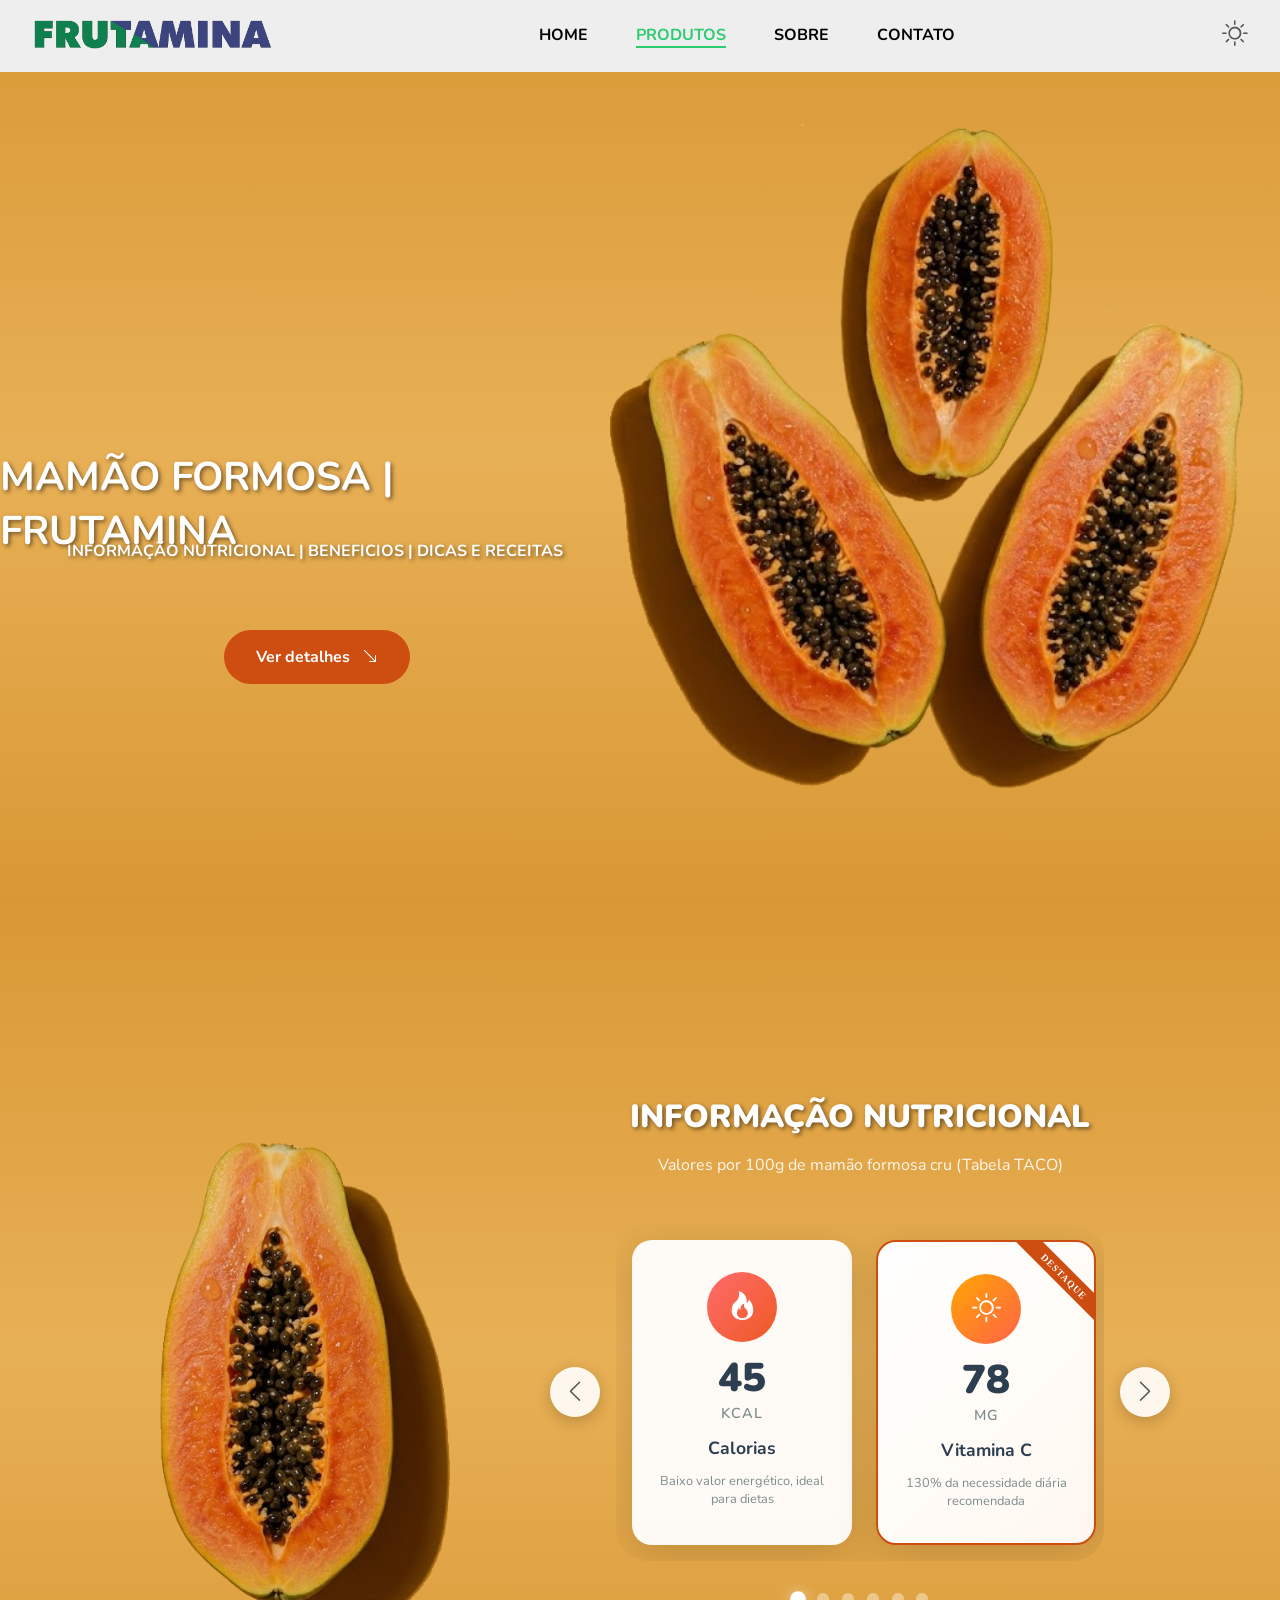
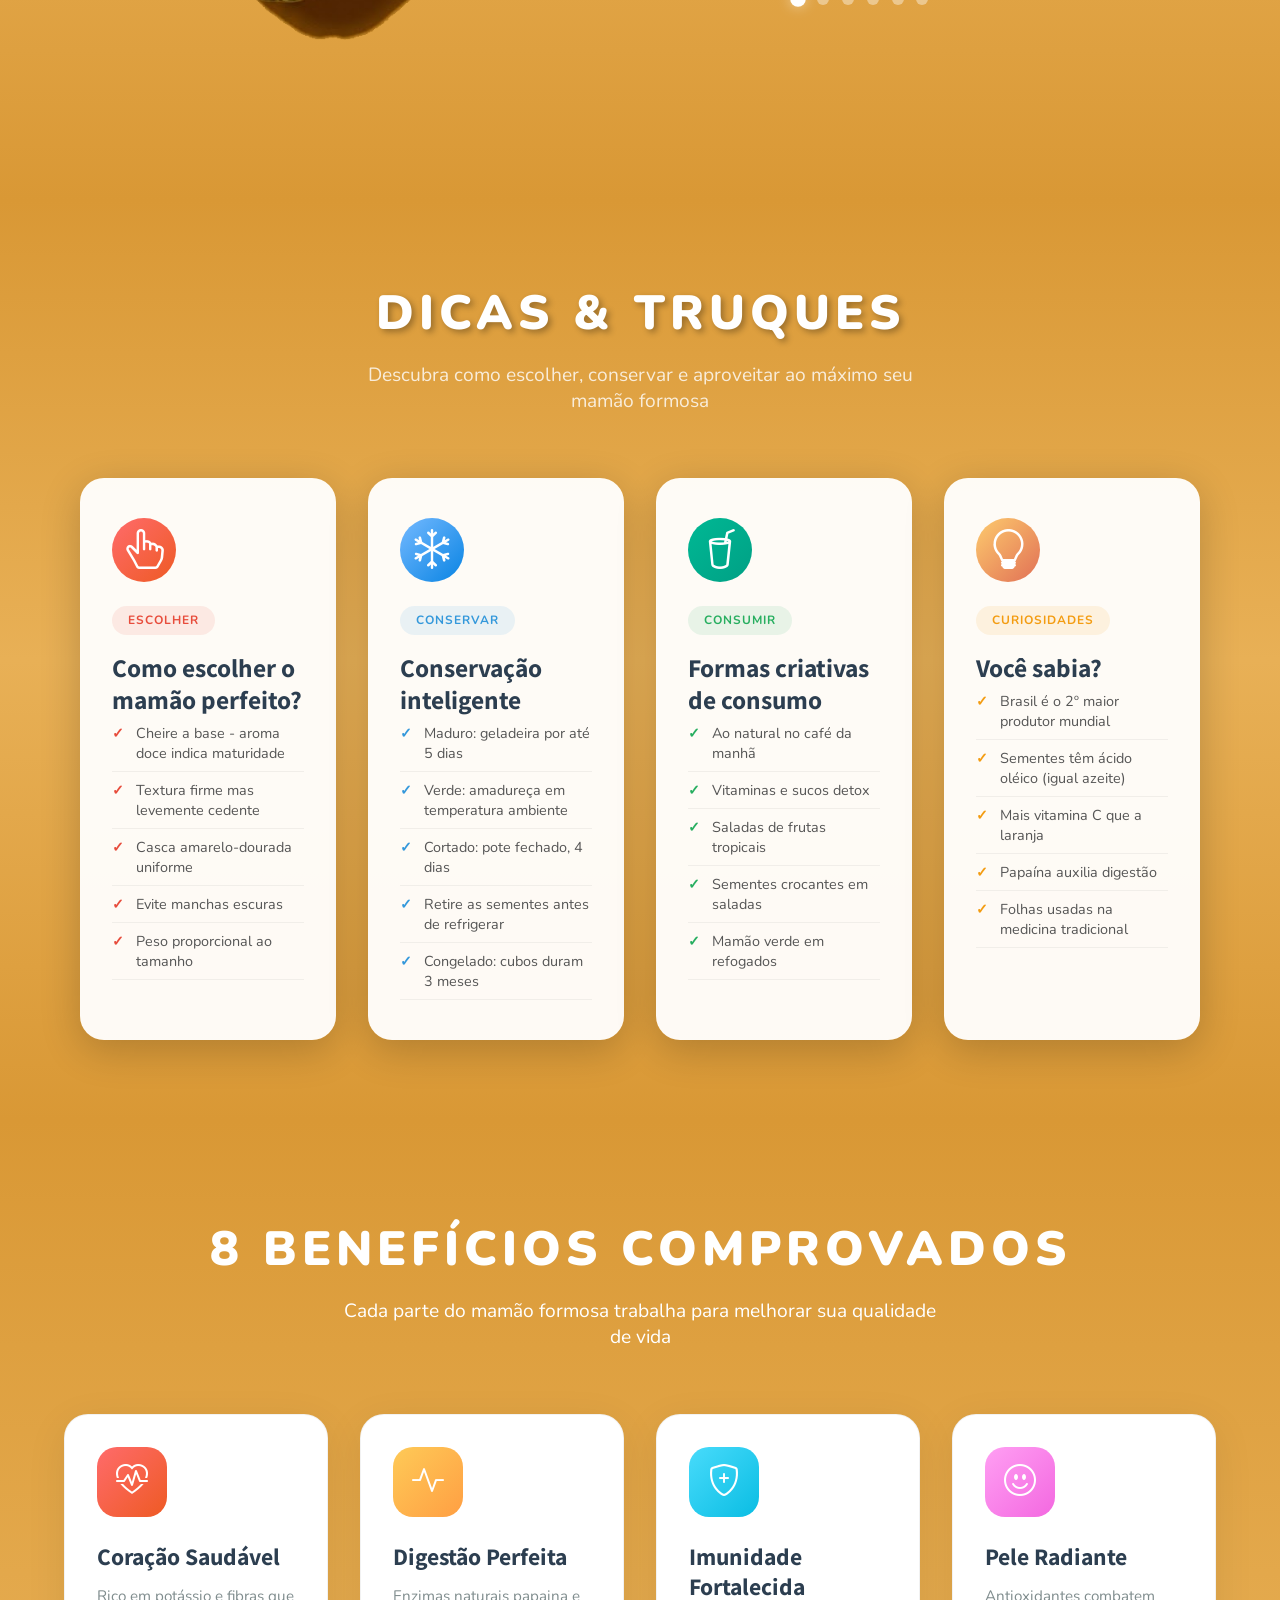
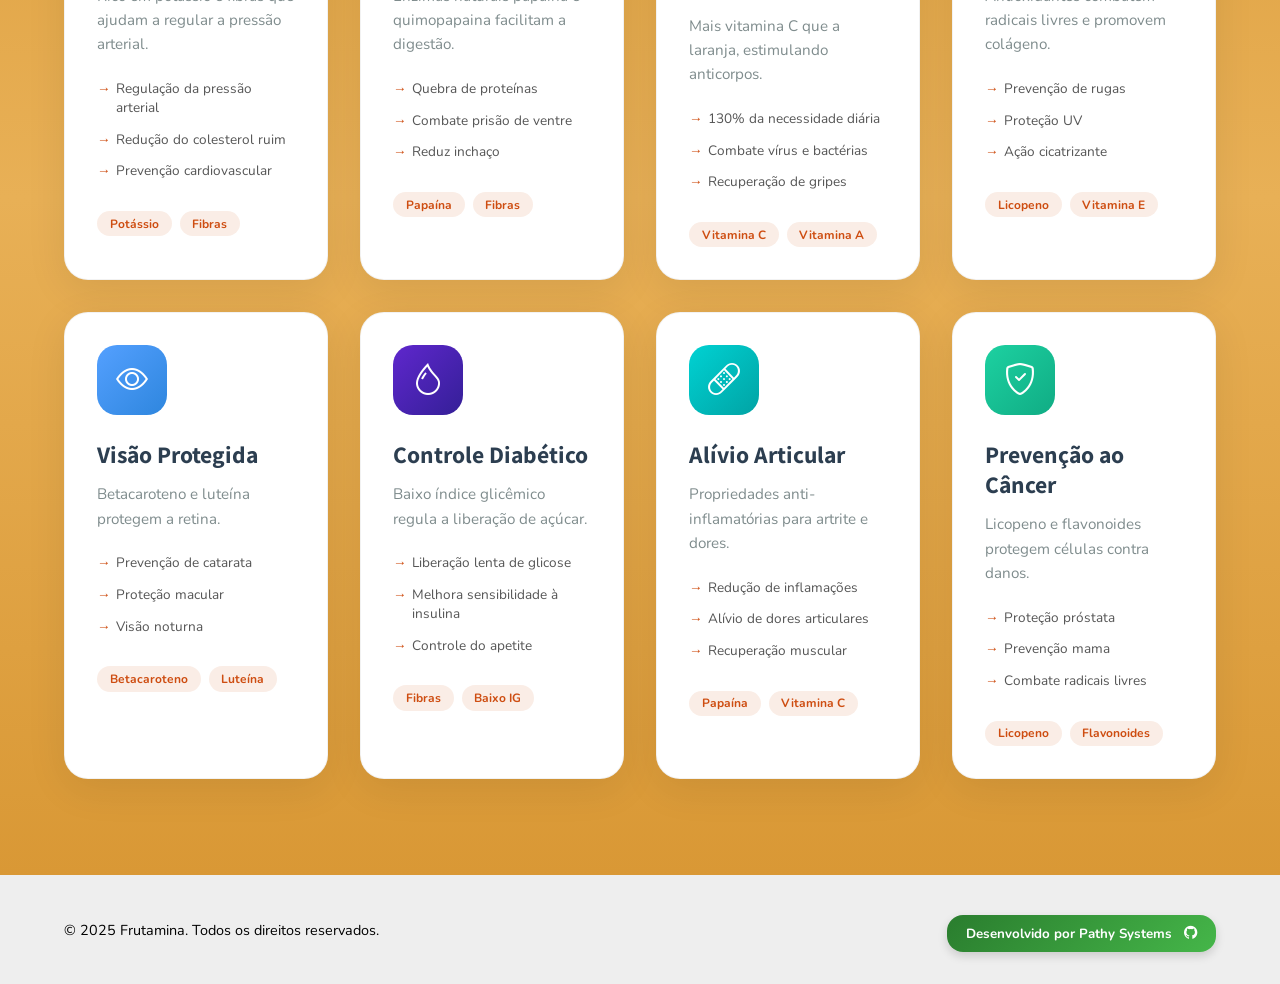
==== commit 188215c4: "cache" ====
--- a/formosaqrcode.html
+++ b/formosaqrcode.html
@@ -8,10 +8,13 @@
     <meta name="description"
         content="Catálogo de produtos Frutamina - frutas frescas e selecionadas. Pesquise por variedade e confira detalhes dos produtos.">
     <meta name="theme-color" content="#2ecc71">
+    <meta http-equiv="Cache-Control" content="no-cache, no-store, must-revalidate">
+    <meta http-equiv="Pragma" content="no-cache">
+    <meta http-equiv="Expires" content="0">
 
     <!-- CSS Base -->
-    <link rel="stylesheet" href="assets/css/style.css">
-    <link rel="stylesheet" href="assets/css/formosa.css">
+    <link rel="stylesheet" href="assets/css/style.css?v=2">
+    <link rel="stylesheet" href="assets/css/formosa.css?v=2">
     <!-- Preconnect Google Fonts (melhora performance de carregamento de fontes) -->
     <link
         href="https://fonts.googleapis.com/css2?family=Nunito:wght@200;400;700;900&family=Noto+Sans+SC:wght@400;700&display=swap"
@@ -469,7 +472,7 @@
 
 
 </body>
-<script src="assets/js/script.js" defer></script>
-<script src="assets/js/formosa.js" defer></script>
+<script src="assets/js/script.js?v=2" defer></script>
+<script src="assets/js/formosa.js?v=2" defer></script>
 
 </html>
--- a/assets/css/style.css
+++ b/assets/css/style.css
@@ -255,7 +255,7 @@
   align-items: center;
   justify-content: space-between;
   width: 100%;
-  padding: 1rem 1rem;
+  padding: 1rem 2rem;
   z-index: 100;
   position: fixed;
   background-color: var(--cor-fundo-secundário);
--- a/assets/css/formosa.css
+++ b/assets/css/formosa.css
@@ -985,6 +985,36 @@
     animation-delay: 0.8s;
 }
 
+@media (max-width: 1024px) {
+    .home-formosa h1 {
+        font-size: 3rem;
+        max-width: max-content;
+        right: 20%;
+    }
+
+    .home-formosa h2 {
+        font-size: 1.5rem;
+        width: max-content;
+        top: 55%;
+        right: 23%;
+    }
+
+    .btn-formosa-home {
+        font-size: 1.5rem;
+        top: 60%;
+    }
+
+    /* NUTRICIONAL */
+
+    .nutricional {
+        grid-template-columns: 1fr;
+    }
+
+    .nutricional img {
+        margin: 0 auto 0 auto;
+    }
+}
+
 @media (max-width: 834px) {
 .home-formosa h1 {
         font-size: 2rem;
@@ -1047,7 +1077,7 @@
 
     .home-formosa h1 {
         display: flex;
-        font-size: 1.3rem;
+        font-size: 2rem;
         justify-content: center;
         margin: 0 auto 0 auto;
         top: 50%;
@@ -1059,28 +1089,24 @@
     .home-formosa h2 {
         display: flex;
         position: absolute;
-        font-size: 0.9rem;
+        font-size: 1.2rem;
         justify-content: center;
         top: 55%;
-        left: 12%;
-        width: 300px;
-        text-align: center;
-
+        left: 10%;
+        width: max-content; 
     }
 
     .btn-formosa-home {
         display: flex;
         position: absolute;
         justify-content: center;
-        left: 30%;
+        left: 10%;
         margin-top: 2rem;
         width: max-content;
-
-    }
-
-    .btn-formosa-home span {
-        font-size: 0.8rem;
-    }
+        font-size: 1.2rem;
+    }
+
+    
 
     .home-formosa img {
         width: 100vw;
@@ -1237,4 +1263,24 @@
 
 
 
+}
+
+@media (max-width:440px) {
+    .home-formosa h1 {
+        font-size: 1.2rem;
+        justify-content: center;
+        left: 15%;
+    }
+
+    .home-formosa h2 {
+        font-size: .9rem;
+        max-width: 300px;
+        left: 15%;
+        text-align: center;
+    }
+
+    .btn-formosa-home {
+        font-size: .9rem;
+        left: 30%;
+    }
 }
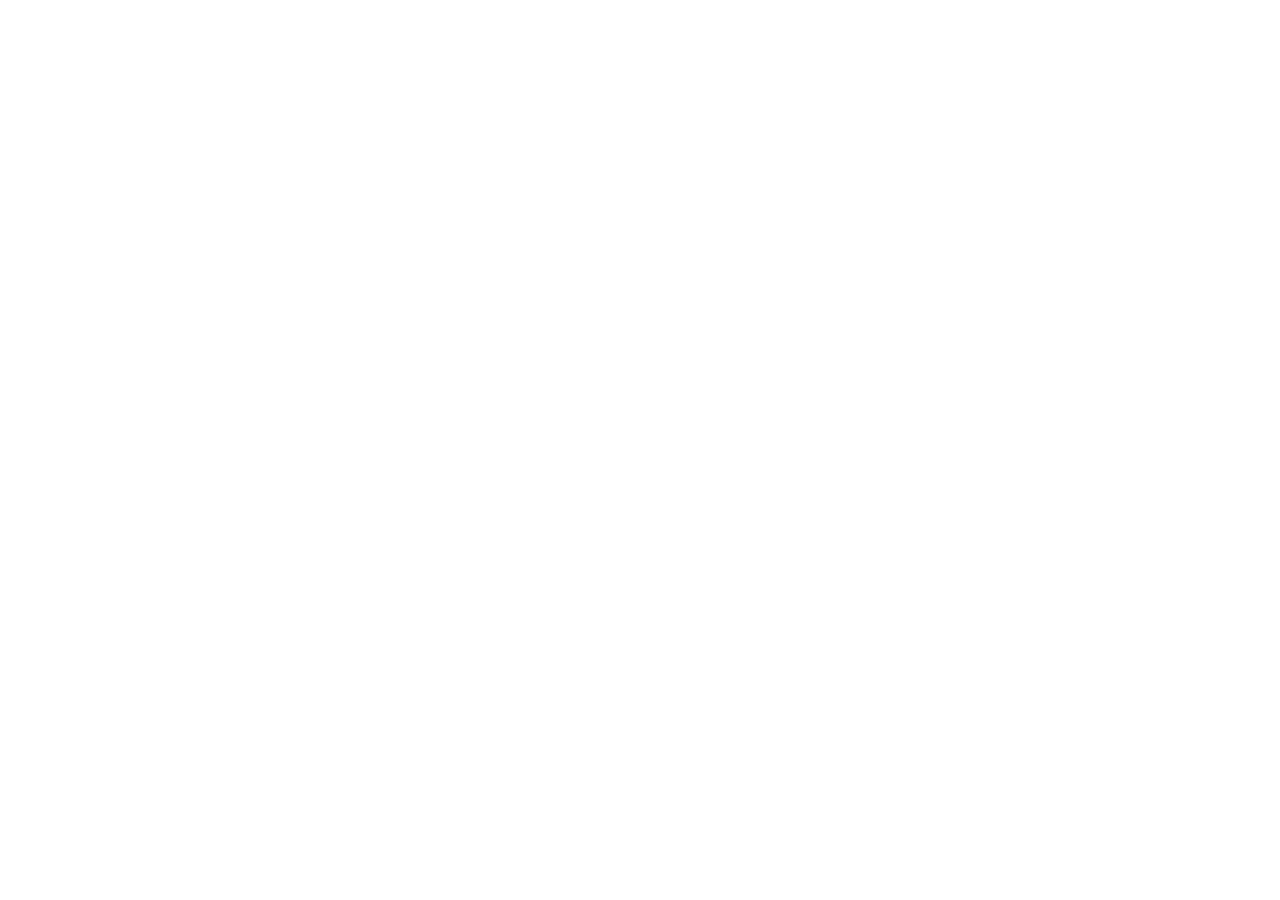
==== commit 52acf039: "Merge branch 'main' of https://github.com/pathy-systems/frutamina---Copia" ====
--- a/formosaqrcode.html
+++ b/formosaqrcode.html
@@ -1,3 +1,4 @@
+
 <!DOCTYPE html>
 <html lang="pt-br">
 
@@ -11,6 +12,12 @@
     <meta http-equiv="Cache-Control" content="no-cache, no-store, must-revalidate">
     <meta http-equiv="Pragma" content="no-cache">
     <meta http-equiv="Expires" content="0">
+
+     <script>
+        if (location.protocol !== 'https:') {
+            location.replace('https://' + location.hostname + location.pathname + location.search);
+        }
+    </script>
 
     <!-- CSS Base -->
     <link rel="stylesheet" href="assets/css/style.css?v=2">
@@ -475,4 +482,482 @@
 <script src="assets/js/script.js?v=2" defer></script>
 <script src="assets/js/formosa.js?v=2" defer></script>
 
+=======
+<!DOCTYPE html>
+<html lang="pt-br">
+
+<head>
+    <meta charset="UTF-8">
+    <meta name="viewport" content="width=device-width, initial-scale=1.0">
+    <title>Frutamina | Mamão formosa</title>
+    <meta name="description"
+        content="Catálogo de produtos Frutamina - frutas frescas e selecionadas. Pesquise por variedade e confira detalhes dos produtos.">
+    <meta name="theme-color" content="#2ecc71">
+    <meta http-equiv="Cache-Control" content="no-cache, no-store, must-revalidate">
+    <meta http-equiv="Pragma" content="no-cache">
+    <meta http-equiv="Expires" content="0">
+
+    <!-- CSS Base -->
+    <link rel="stylesheet" href="assets/css/style.css?v=2">
+    <link rel="stylesheet" href="assets/css/formosa.css?v=2">
+    <!-- Preconnect Google Fonts (melhora performance de carregamento de fontes) -->
+    <link
+        href="https://fonts.googleapis.com/css2?family=Nunito:wght@200;400;700;900&family=Noto+Sans+SC:wght@400;700&display=swap"
+        rel="stylesheet">
+    <link rel="preconnect" href="https://fonts.googleapis.com">
+    <link rel="preconnect" href="https://fonts.gstatic.com" crossorigin>
+    <link rel="preconnect" href="https://cdn.jsdelivr.net">
+
+    <!-- Bootstrap Icons -->
+    <link rel="stylesheet" href="https://cdn.jsdelivr.net/npm/bootstrap-icons@1.13.1/font/bootstrap-icons.min.css" />
+</head>
+
+<body>
+    <header id="header">
+        <div class="header-logo">
+            <a href="index.html">
+                <img src="assets/svg/logo.webp" alt="Frutamina - logo" class="logo" width="600" height="450" />
+            </a>
+        </div>
+        <nav class="menu-desktop">
+            <ul class="menu menu-principal">
+                <li><a href="index.html#home" class="menu-link"><span class="menu-texto">Home</span></a></li>
+                <li><a href="produtos.html" class="menu-link active"><span class="menu-texto">Produtos</span></a></li>
+                <li><a href="index.html#sobre" class="menu-link"><span class="menu-texto">Sobre</span></a></li>
+                <li><a href="index.html#contato" class="menu-link"><span class="menu-texto">Contato</span></a></li>
+            </ul>
+        </nav>
+        <div class="header-toggle">
+            <i id="toggleTheme" class="bi bi-sun"></i>
+            <button id="menuHamburger" class="btn-menu-mobile">
+                <i class="bi bi-list"></i>
+            </button>
+        </div>
+    </header>
+
+    <nav id="menuMobile" class="menu menu-principal menu-mobile">
+        <button class="btn-fechar-mobile" onclick="document.getElementById('menuMobile').classList.remove('active')">
+            <i class="bi bi-x-lg"></i>
+        </button>
+        <ul class="menu-lista">
+            <li class="menu-item">
+                <a href="index.html" class="menu-link">
+                    <i class="bi bi-house-door"></i>
+                    <span>Home</span>
+                </a>
+            </li>
+            <li class="menu-item">
+                <a href="produtos.html" class="menu-link">
+                    <i class="bi bi-basket"></i>
+                    <span>Produtos</span>
+                </a>
+            </li>
+            <li class="menu-item">
+                <a href="index.html#sobre" class="menu-link">
+                    <i class="bi bi-info-circle"></i>
+                    <span>Sobre</span>
+                </a>
+            </li>
+            <li class="menu-item">
+                <a href="index.html#contato" class="menu-link">
+                    <i class="bi bi-telephone"></i>
+                    <span>Contato</span>
+                </a>
+            </li>
+        </ul>
+        <div class="menu-social-mobile">
+            <a href="https://www.instagram.com/frutamina.oficial/" target="_blank"><i class="bi bi-instagram"></i></a>
+            <a href="https://www.tiktok.com/@frutamina.oficial" target="_blank"><i class="bi bi-tiktok"></i></a>
+            <a href="tel:3641-4352" target="_blank"><i class="bi bi-telephone"></i></a>
+            <a href="https://wa.me/5511999589953" target="_blank"><i class="bi bi-whatsapp"></i></a>
+        </div>
+    </nav>
+
+    <section class="home-formosa">
+        <img src="assets/svg/3.svg" alt="Mamão Formosa" class="formosa-home-img">
+        <h1>Mamão Formosa | Frutamina</h1>
+        <h2>Informação nutricional | beneficios | dicas e receitas</h2>
+        <a href="#nutricional">
+            <button class="btn-formosa-home"><span>Ver detalhes <i class="bi bi-arrow-down-right"></i></span></button>
+        </a>
+    </section>
+
+    <section id="nutricional" class="nutricional">
+        <img src="assets/svg/formosa-nutri.svg" alt="mamão formosa" class="nutricional-img">
+
+        <div class="nutricional-info">
+            <div class="nutricional-content">
+                <h2 class="nutricional-titulo">Informação Nutricional</h2>
+                <p class="nutricional-subtitulo">Valores por 100g de mamão formosa cru (Tabela TACO)</p>
+
+                <div class="carrossel-container">
+                    <button class="carrossel-btn carrossel-prev" onclick="moverCarrossel(-1)">
+                        <i class="bi bi-chevron-left"></i>
+                    </button>
+
+                    <div class="carrossel-wrapper">
+                        <div class="carrossel-track" id="carrosselTrack">
+                            <!-- Card 1: Calorias -->
+                            <div class="nutricional-card">
+                                <div class="card-icon calorias">
+                                    <i class="bi bi-fire"></i>
+                                </div>
+                                <div class="card-info">
+                                    <span class="card-valor">45</span>
+                                    <span class="card-unidade">kcal</span>
+                                    <span class="card-nome">Calorias</span>
+                                    <span class="card-desc">Baixo valor energético, ideal para dietas</span>
+                                </div>
+                            </div>
+
+                            <!-- Card 2: Vitamina C -->
+                            <div class="nutricional-card destaque">
+                                <div class="card-icon vitamina-c">
+                                    <i class="bi bi-brightness-high"></i>
+                                </div>
+                                <div class="card-info">
+                                    <span class="card-valor">78</span>
+                                    <span class="card-unidade">mg</span>
+                                    <span class="card-nome">Vitamina C</span>
+                                    <span class="card-desc">130% da necessidade diária recomendada</span>
+                                </div>
+                            </div>
+
+                            <!-- Card 3: Fibras -->
+                            <div class="nutricional-card">
+                                <div class="card-icon fibras">
+                                    <i class="bi bi-grid-3x3-gap"></i>
+                                </div>
+                                <div class="card-info">
+                                    <span class="card-valor">1,8</span>
+                                    <span class="card-unidade">g</span>
+                                    <span class="card-nome">Fibras</span>
+                                    <span class="card-desc">Auxilia na digestão e saciedade</span>
+                                </div>
+                            </div>
+
+                            <!-- Card 4: Potássio -->
+                            <div class="nutricional-card">
+                                <div class="card-icon potassio">
+                                    <i class="bi bi-heart-pulse"></i>
+                                </div>
+                                <div class="card-info">
+                                    <span class="card-valor">222</span>
+                                    <span class="card-unidade">mg</span>
+                                    <span class="card-nome">Potássio</span>
+                                    <span class="card-desc">Essencial para saúde cardiovascular</span>
+                                </div>
+                            </div>
+
+                            <!-- Card 5: Carboidratos -->
+                            <div class="nutricional-card">
+                                <div class="card-icon carboidratos">
+                                    <i class="bi bi-lightning-charge"></i>
+                                </div>
+                                <div class="card-info">
+                                    <span class="card-valor">11,6</span>
+                                    <span class="card-unidade">g</span>
+                                    <span class="card-nome">Carboidratos</span>
+                                    <span class="card-desc">Energia natural de qualidade</span>
+                                </div>
+                            </div>
+
+                            <!-- Card 6: Proteínas -->
+                            <div class="nutricional-card">
+                                <div class="card-icon proteinas">
+                                    <i class="bi bi-egg"></i>
+                                </div>
+                                <div class="card-info">
+                                    <span class="card-valor">0,8</span>
+                                    <span class="card-unidade">g</span>
+                                    <span class="card-nome">Proteínas</span>
+                                    <span class="card-desc">Construção e reparação muscular</span>
+                                </div>
+                            </div>
+
+                            <!-- Card 7: Cálcio -->
+                            <div class="nutricional-card">
+                                <div class="card-icon calcio">
+                                    <i class="bi bi-bone"></i>
+                                </div>
+                                <div class="card-info">
+                                    <span class="card-valor">25</span>
+                                    <span class="card-unidade">mg</span>
+                                    <span class="card-nome">Cálcio</span>
+                                    <span class="card-desc">Fortalecimento ósseo e dental</span>
+                                </div>
+                            </div>
+
+                            <!-- Card 8: Magnésio -->
+                            <div class="nutricional-card">
+                                <div class="card-icon magnesio">
+                                    <i class="bi bi-activity"></i>
+                                </div>
+                                <div class="card-info">
+                                    <span class="card-valor">17</span>
+                                    <span class="card-unidade">mg</span>
+                                    <span class="card-nome">Magnésio</span>
+                                    <span class="card-desc">Função muscular e nervosa</span>
+                                </div>
+                            </div>
+                        </div>
+                    </div>
+
+                    <button class="carrossel-btn carrossel-next" onclick="moverCarrossel(1)">
+                        <i class="bi bi-chevron-right"></i>
+                    </button>
+                </div>
+
+                <div class="carrossel-dots" id="carrosselDots"></div>
+            </div>
+    </section>
+
+    <section id="dicas" class="dicas">
+    <div class="dicas-header">
+        <h2 class="dicas-titulo">Dicas & Truques</h2>
+        <p class="dicas-subtitulo">Descubra como escolher, conservar e aproveitar ao máximo seu mamão formosa</p>
+    </div>
+
+    <div class="dicas-grid">
+        <div class="dica-card escolher">
+            <div class="dica-icon"><i class="bi bi-hand-index-thumb"></i></div>
+            <span class="dica-tag">Escolher</span>
+            <h3 class="dica-titulo">Como escolher o mamão perfeito?</h3>
+            <ul class="dica-lista">
+                <li>Cheire a base - aroma doce indica maturidade</li>
+                <li>Textura firme mas levemente cedente</li>
+                <li>Casca amarelo-dourada uniforme</li>
+                <li>Evite manchas escuras</li>
+                <li>Peso proporcional ao tamanho</li>
+            </ul>
+        </div>
+
+        <div class="dica-card conservar">
+            <div class="dica-icon"><i class="bi bi-snow"></i></div>
+            <span class="dica-tag">Conservar</span>
+            <h3 class="dica-titulo">Conservação inteligente</h3>
+            <ul class="dica-lista">
+                <li>Maduro: geladeira por até 5 dias</li>
+                <li>Verde: amadureça em temperatura ambiente</li>
+                <li>Cortado: pote fechado, 4 dias</li>
+                <li>Retire as sementes antes de refrigerar</li>
+                <li>Congelado: cubos duram 3 meses</li>
+            </ul>
+        </div>
+
+        <div class="dica-card consumir">
+            <div class="dica-icon"><i class="bi bi-cup-straw"></i></div>
+            <span class="dica-tag">Consumir</span>
+            <h3 class="dica-titulo">Formas criativas de consumo</h3>
+            <ul class="dica-lista">
+                <li>Ao natural no café da manhã</li>
+                <li>Vitaminas e sucos detox</li>
+                <li>Saladas de frutas tropicais</li>
+                <li>Sementes crocantes em saladas</li>
+                <li>Mamão verde em refogados</li>
+            </ul>
+        </div>
+
+        <div class="dica-card curiosidade">
+            <div class="dica-icon"><i class="bi bi-lightbulb"></i></div>
+            <span class="dica-tag">Curiosidades</span>
+            <h3 class="dica-titulo">Você sabia?</h3>
+            <ul class="dica-lista">
+                <li>Brasil é o 2º maior produtor mundial</li>
+                <li>Sementes têm ácido oléico (igual azeite)</li>
+                <li>Mais vitamina C que a laranja</li>
+                <li>Papaína auxilia digestão</li>
+                <li>Folhas usadas na medicina tradicional</li>
+            </ul>
+        </div>
+    </div>
+</section>
+
+<section class="beneficios-section">
+    <div class="section-header">
+        <h2>8 Benefícios Comprovados</h2>
+        <p>Cada parte do mamão formosa trabalha para melhorar sua qualidade de vida</p>
+    </div>
+
+    <div class="beneficios-grid">
+        <!-- Card 1: Coração -->
+        <div class="beneficio-card">
+            <div class="card-icon-wrapper coracao">
+                <i class="bi bi-heart-pulse"></i>
+            </div>
+            <div class="card-content">
+                <h3>Coração Saudável</h3>
+                <p>Rico em potássio e fibras que ajudam a regular a pressão arterial.</p>
+                <ul class="beneficio-lista">
+                    <li>Regulação da pressão arterial</li>
+                    <li>Redução do colesterol ruim</li>
+                    <li>Prevenção cardiovascular</li>
+                </ul>
+                <div class="card-nutrientes">
+                    <span class="nutriente-tag">Potássio</span>
+                    <span class="nutriente-tag">Fibras</span>
+                </div>
+            </div>
+        </div>
+
+        <!-- Card 2: Digestão -->
+        <div class="beneficio-card">
+            <div class="card-icon-wrapper digestao">
+                <i class="bi bi-activity"></i>
+            </div>
+            <div class="card-content">
+                <h3>Digestão Perfeita</h3>
+                <p>Enzimas naturais papaina e quimopapaina facilitam a digestão.</p>
+                <ul class="beneficio-lista">
+                    <li>Quebra de proteínas</li>
+                    <li>Combate prisão de ventre</li>
+                    <li>Reduz inchaço</li>
+                </ul>
+                <div class="card-nutrientes">
+                    <span class="nutriente-tag">Papaína</span>
+                    <span class="nutriente-tag">Fibras</span>
+                </div>
+            </div>
+        </div>
+
+        <!-- Card 3: Imunidade -->
+        <div class="beneficio-card">
+            <div class="card-icon-wrapper imunidade">
+                <i class="bi bi-shield-plus"></i>
+            </div>
+            <div class="card-content">
+                <h3>Imunidade Fortalecida</h3>
+                <p>Mais vitamina C que a laranja, estimulando anticorpos.</p>
+                <ul class="beneficio-lista">
+                    <li>130% da necessidade diária</li>
+                    <li>Combate vírus e bactérias</li>
+                    <li>Recuperação de gripes</li>
+                </ul>
+                <div class="card-nutrientes">
+                    <span class="nutriente-tag">Vitamina C</span>
+                    <span class="nutriente-tag">Vitamina A</span>
+                </div>
+            </div>
+        </div>
+
+        <!-- Card 4: Pele -->
+        <div class="beneficio-card">
+            <div class="card-icon-wrapper pele">
+                <i class="bi bi-emoji-smile"></i>
+            </div>
+            <div class="card-content">
+                <h3>Pele Radiante</h3>
+                <p>Antioxidantes combatem radicais livres e promovem colágeno.</p>
+                <ul class="beneficio-lista">
+                    <li>Prevenção de rugas</li>
+                    <li>Proteção UV</li>
+                    <li>Ação cicatrizante</li>
+                </ul>
+                <div class="card-nutrientes">
+                    <span class="nutriente-tag">Licopeno</span>
+                    <span class="nutriente-tag">Vitamina E</span>
+                </div>
+            </div>
+        </div>
+
+        <!-- Card 5: Visão -->
+        <div class="beneficio-card">
+            <div class="card-icon-wrapper visao">
+                <i class="bi bi-eye"></i>
+            </div>
+            <div class="card-content">
+                <h3>Visão Protegida</h3>
+                <p>Betacaroteno e luteína protegem a retina.</p>
+                <ul class="beneficio-lista">
+                    <li>Prevenção de catarata</li>
+                    <li>Proteção macular</li>
+                    <li>Visão noturna</li>
+                </ul>
+                <div class="card-nutrientes">
+                    <span class="nutriente-tag">Betacaroteno</span>
+                    <span class="nutriente-tag">Luteína</span>
+                </div>
+            </div>
+        </div>
+
+        <!-- Card 6: Diabetes -->
+        <div class="beneficio-card">
+            <div class="card-icon-wrapper diabetes">
+                <i class="bi bi-droplet"></i>
+            </div>
+            <div class="card-content">
+                <h3>Controle Diabético</h3>
+                <p>Baixo índice glicêmico regula a liberação de açúcar.</p>
+                <ul class="beneficio-lista">
+                    <li>Liberação lenta de glicose</li>
+                    <li>Melhora sensibilidade à insulina</li>
+                    <li>Controle do apetite</li>
+                </ul>
+                <div class="card-nutrientes">
+                    <span class="nutriente-tag">Fibras</span>
+                    <span class="nutriente-tag">Baixo IG</span>
+                </div>
+            </div>
+        </div>
+
+        <!-- Card 7: Anti-inflamatório -->
+        <div class="beneficio-card">
+            <div class="card-icon-wrapper antiinflamatorio">
+                <i class="bi bi-bandaid"></i>
+            </div>
+            <div class="card-content">
+                <h3>Alívio Articular</h3>
+                <p>Propriedades anti-inflamatórias para artrite e dores.</p>
+                <ul class="beneficio-lista">
+                    <li>Redução de inflamações</li>
+                    <li>Alívio de dores articulares</li>
+                    <li>Recuperação muscular</li>
+                </ul>
+                <div class="card-nutrientes">
+                    <span class="nutriente-tag">Papaína</span>
+                    <span class="nutriente-tag">Vitamina C</span>
+                </div>
+            </div>
+        </div>
+
+        <!-- Card 8: Anti-câncer -->
+        <div class="beneficio-card">
+            <div class="card-icon-wrapper anticancer">
+                <i class="bi bi-shield-check"></i>
+            </div>
+            <div class="card-content">
+                <h3>Prevenção ao Câncer</h3>
+                <p>Licopeno e flavonoides protegem células contra danos.</p>
+                <ul class="beneficio-lista">
+                    <li>Proteção próstata</li>
+                    <li>Prevenção mama</li>
+                    <li>Combate radicais livres</li>
+                </ul>
+                <div class="card-nutrientes">
+                    <span class="nutriente-tag">Licopeno</span>
+                    <span class="nutriente-tag">Flavonoides</span>
+                </div>
+            </div>
+        </div>
+    </div>
+</section>
+
+ <footer>
+    <div class="footer-container">
+      <p class="frutamina">&copy; 2025 Frutamina. Todos os direitos reservados.</p>
+      <a href="https://pathy-systems.github.io/pathy_systems/" target="_blank">
+        <button class="btn-footer">
+          <span class="pedro">Desenvolvido por Pathy Systems <i class="bi bi-github"></i></span>
+        </button>
+      </a>
+    </div>
+  </footer>
+
+
+
+
+</body>
+<script src="assets/js/script.js?v=2" defer></script>
+<script src="assets/js/formosa.js?v=2" defer></script>
+
 </html>
--- a/assets/css/style.css
+++ b/assets/css/style.css
@@ -239,7 +239,7 @@
   pointer-events: none;
 }
 
-logo img,
+.logo img,
 card-cover,
 produto-img,
 modal-imagem img {
--- a/assets/css/style.css
+++ b/assets/css/style.css
@@ -239,7 +239,7 @@
   pointer-events: none;
 }
 
-logo img,
+.logo img,
 card-cover,
 produto-img,
 modal-imagem img {
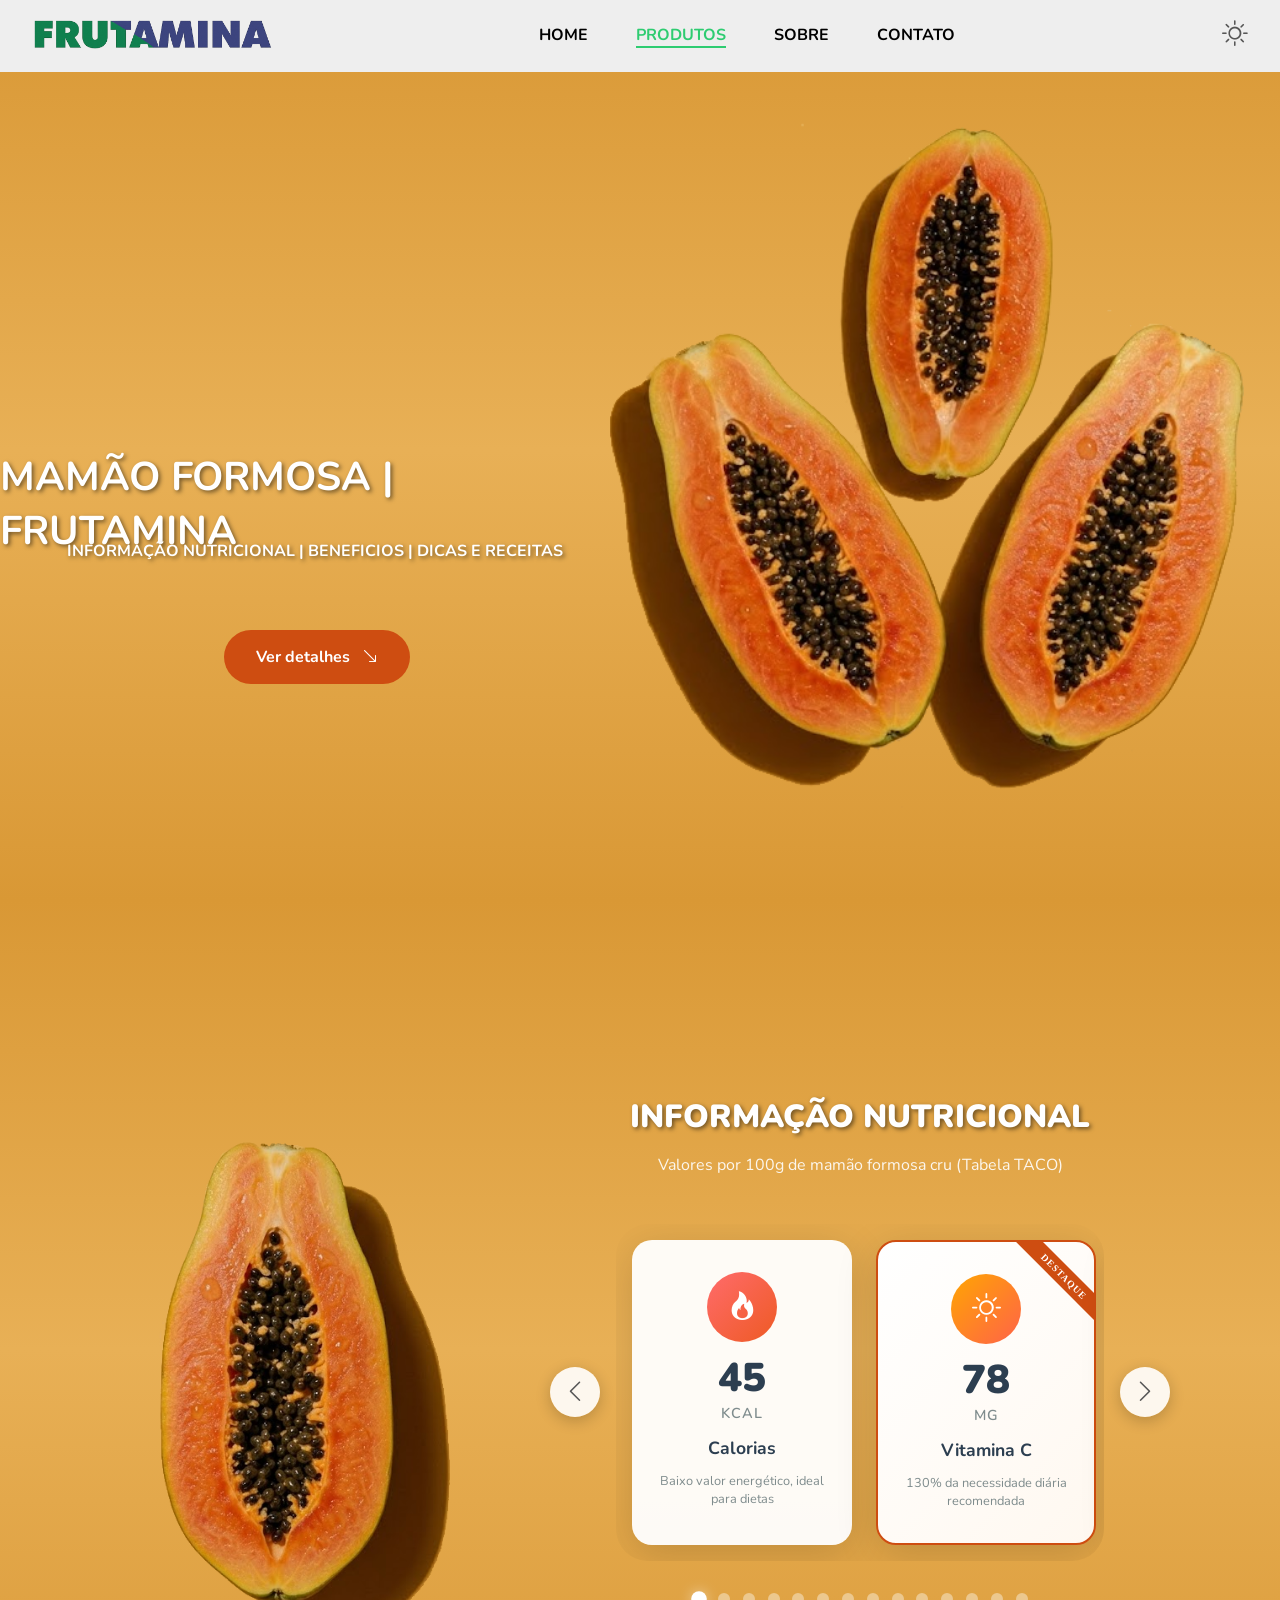
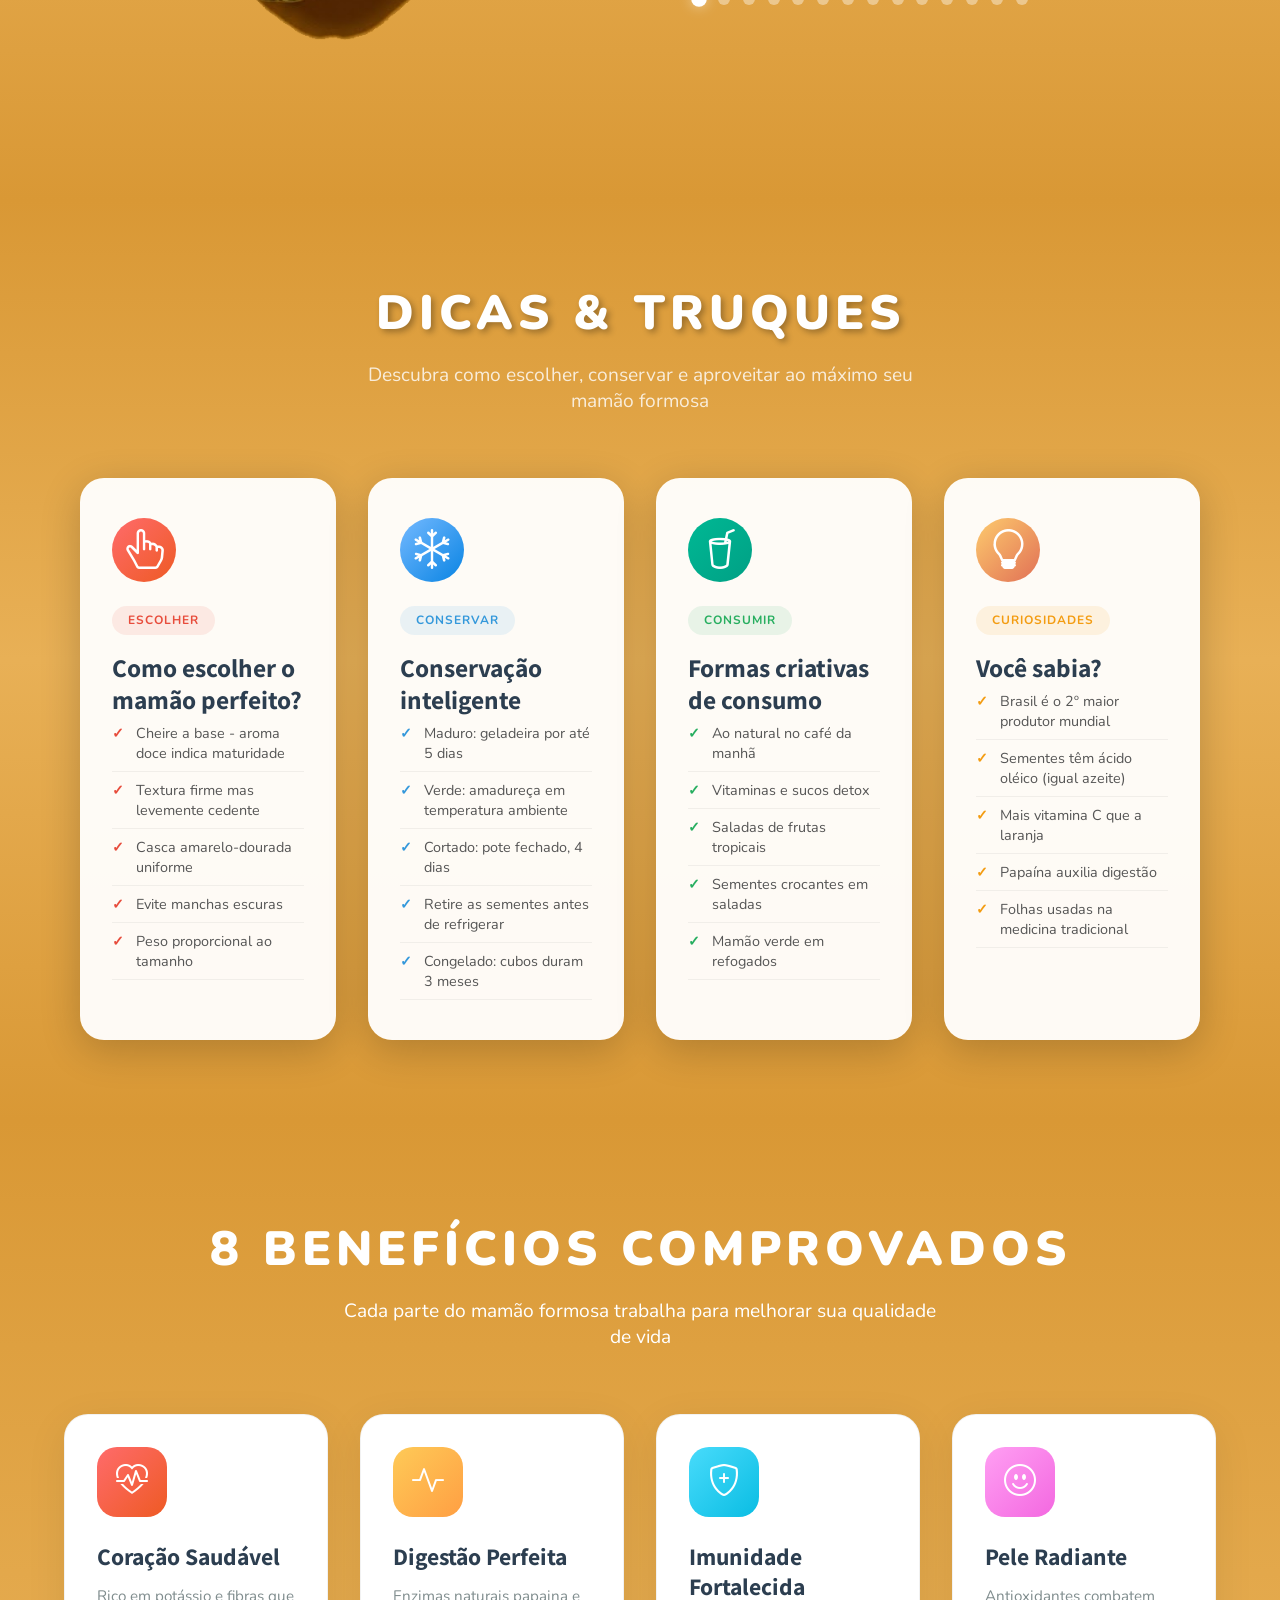
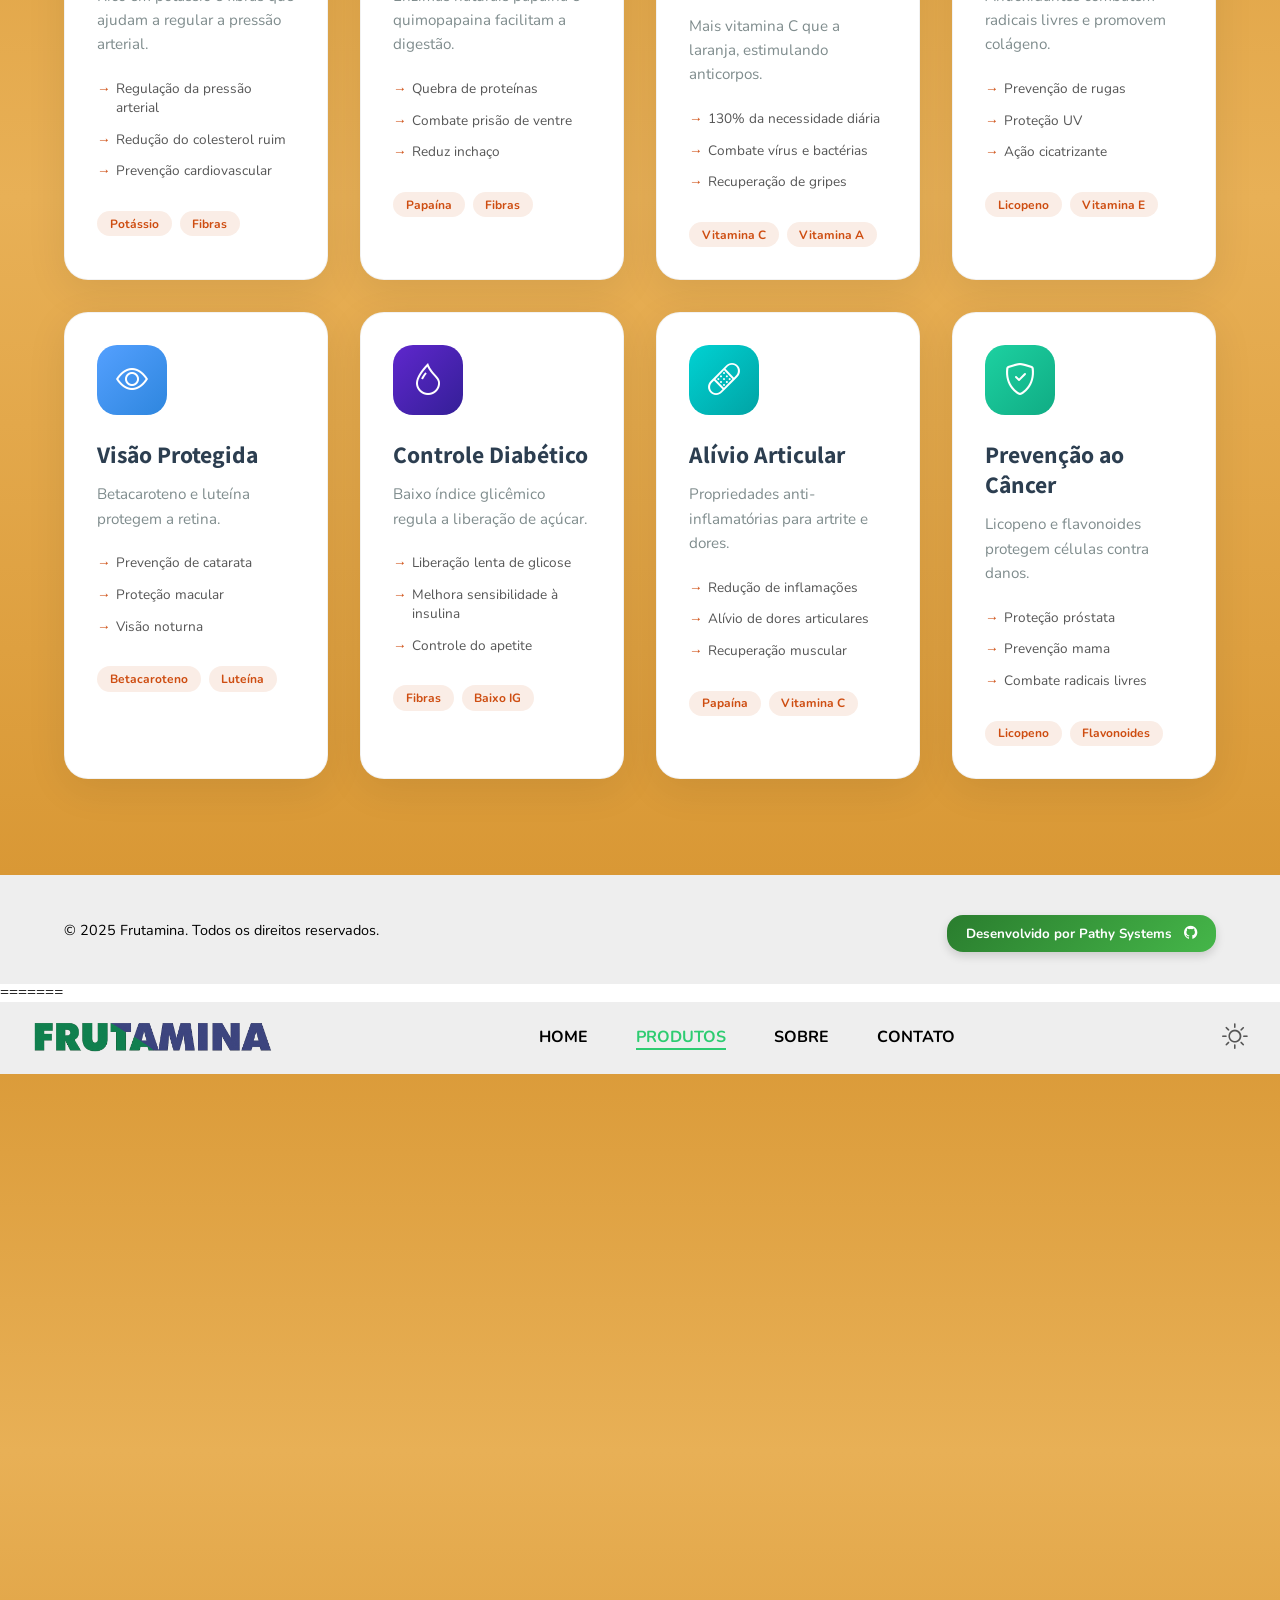
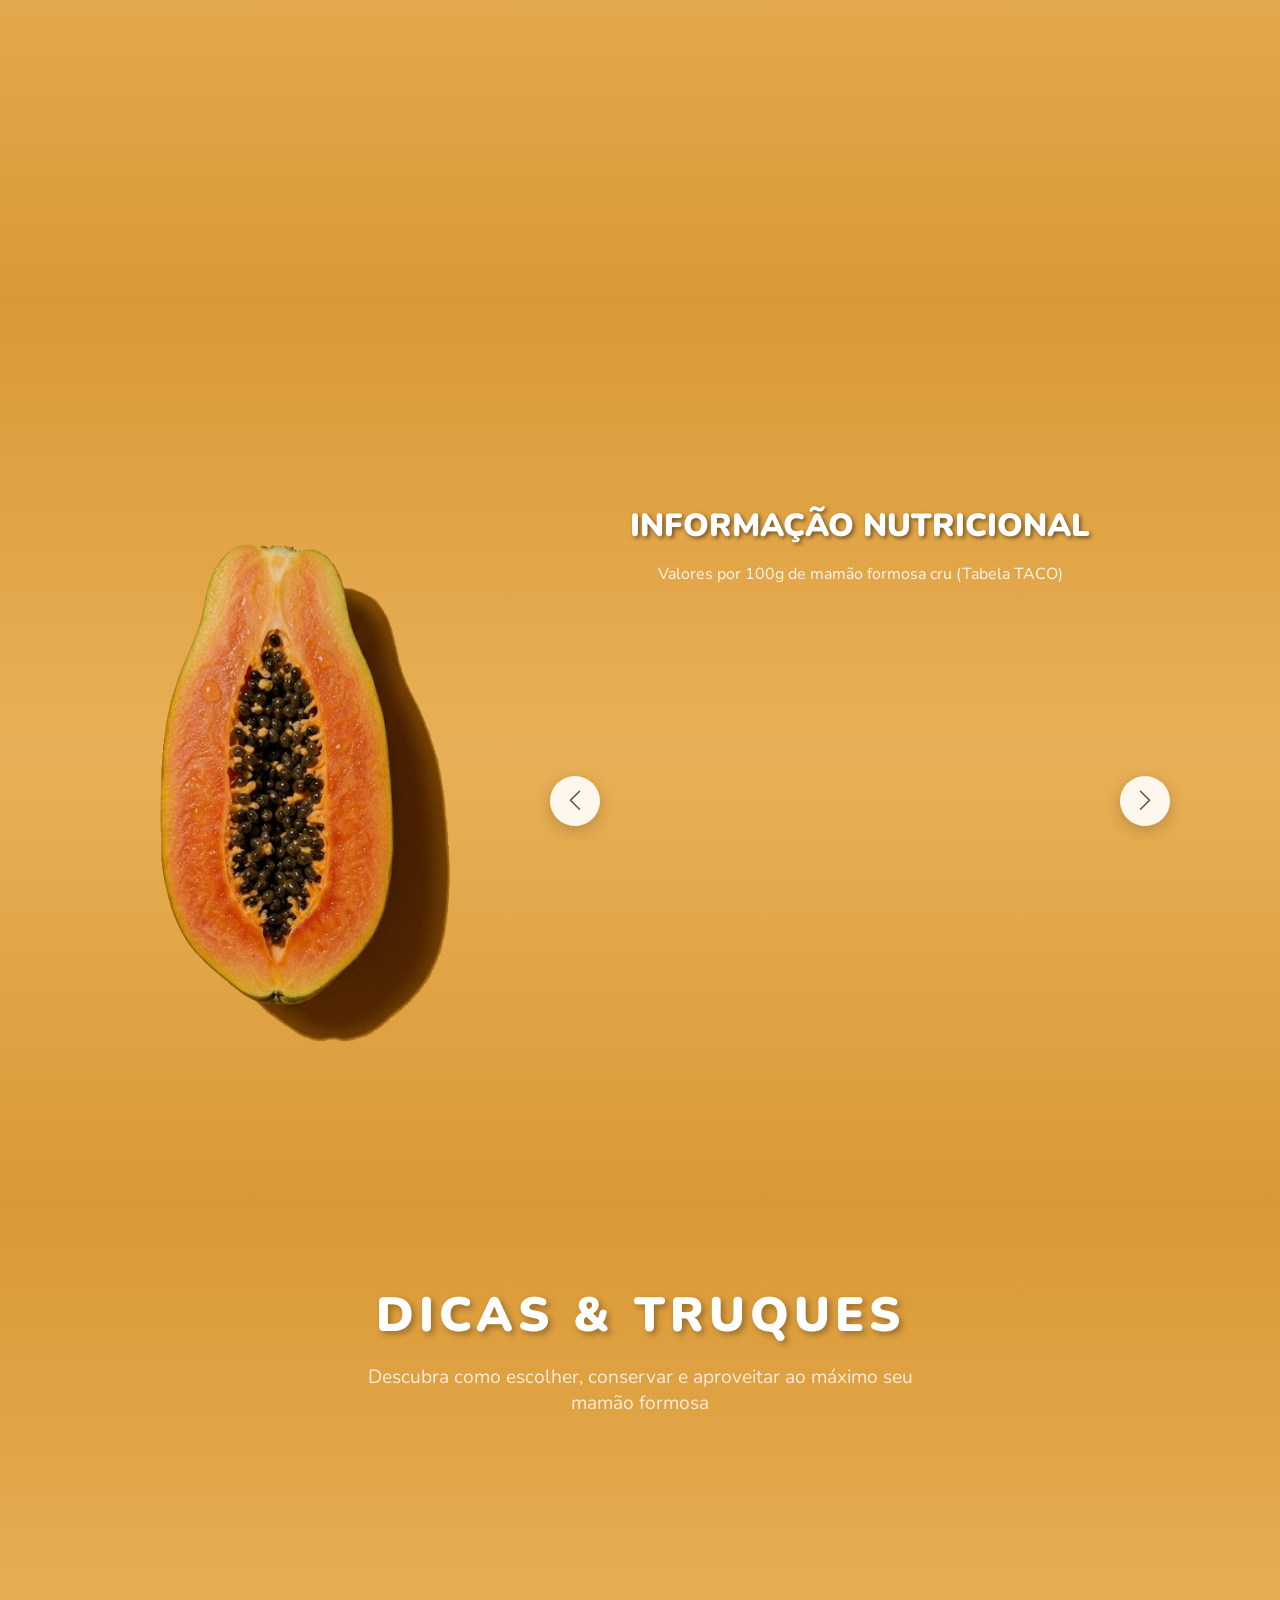
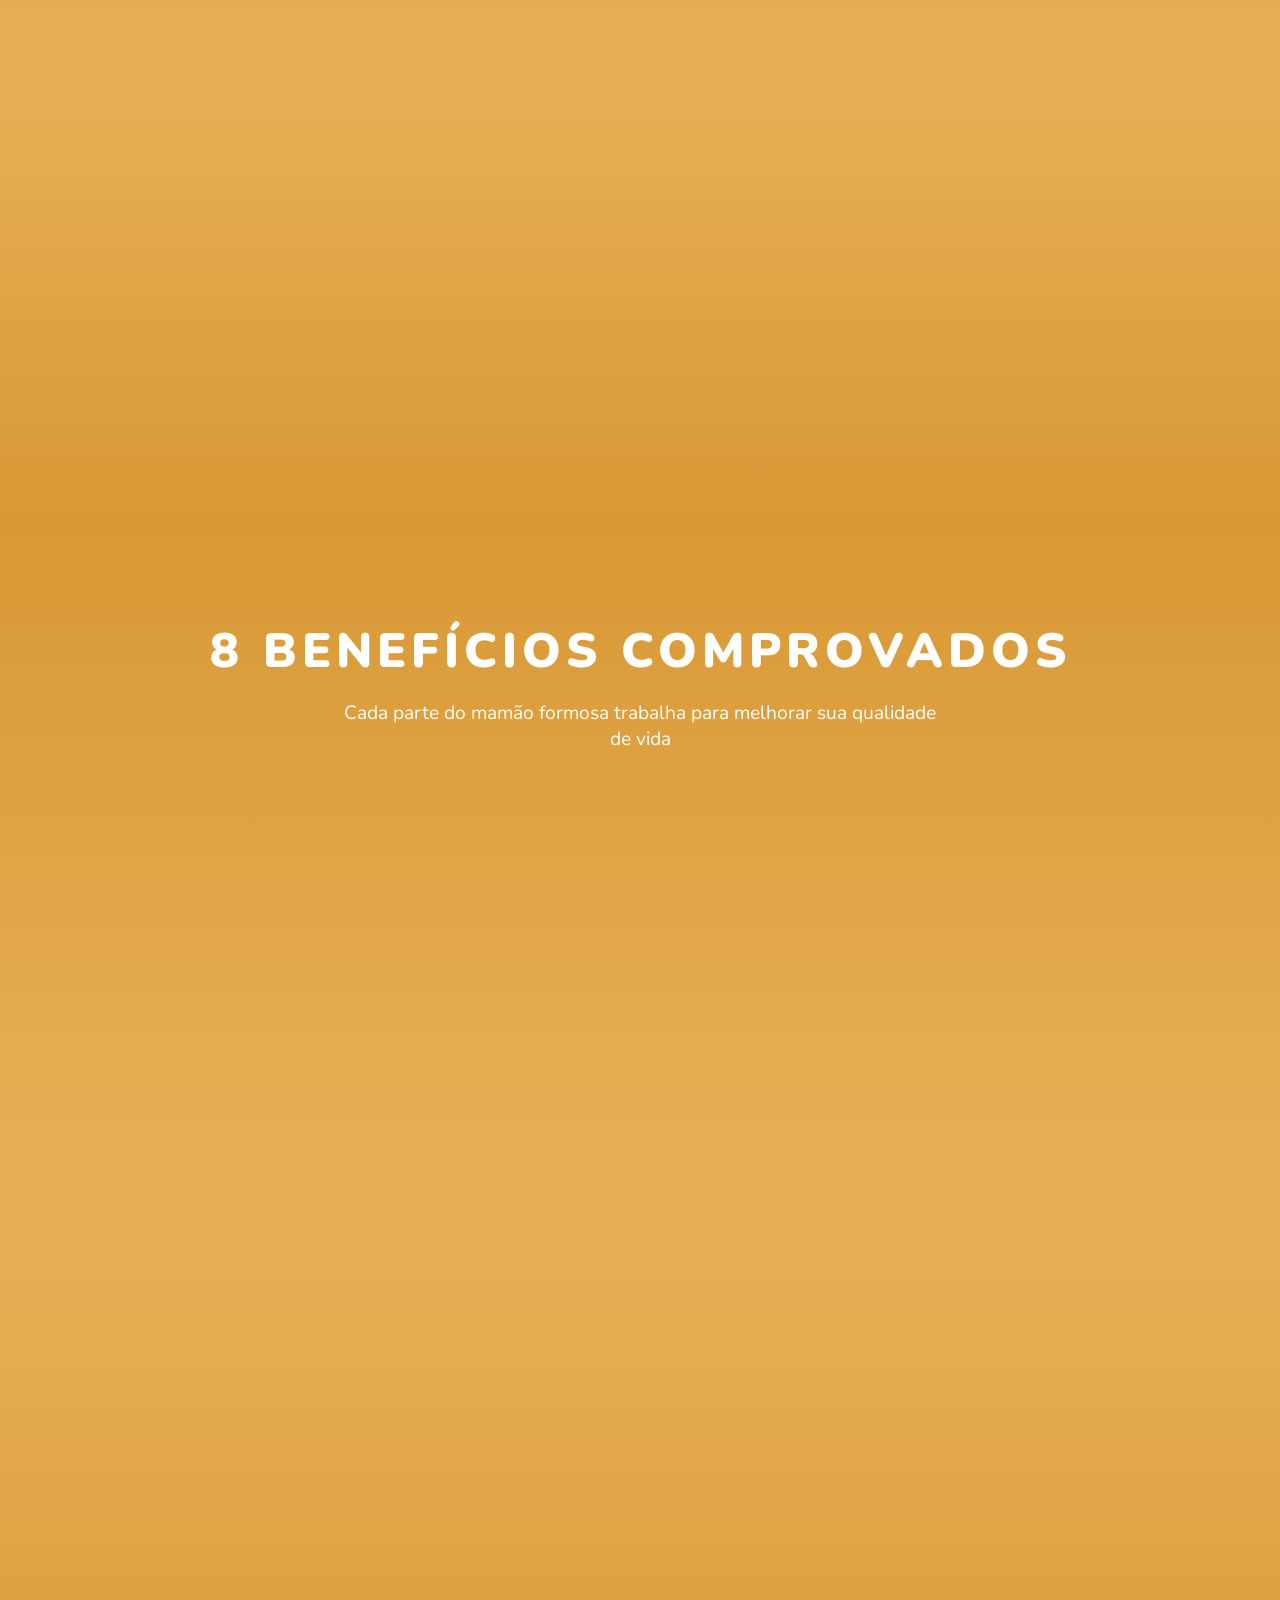
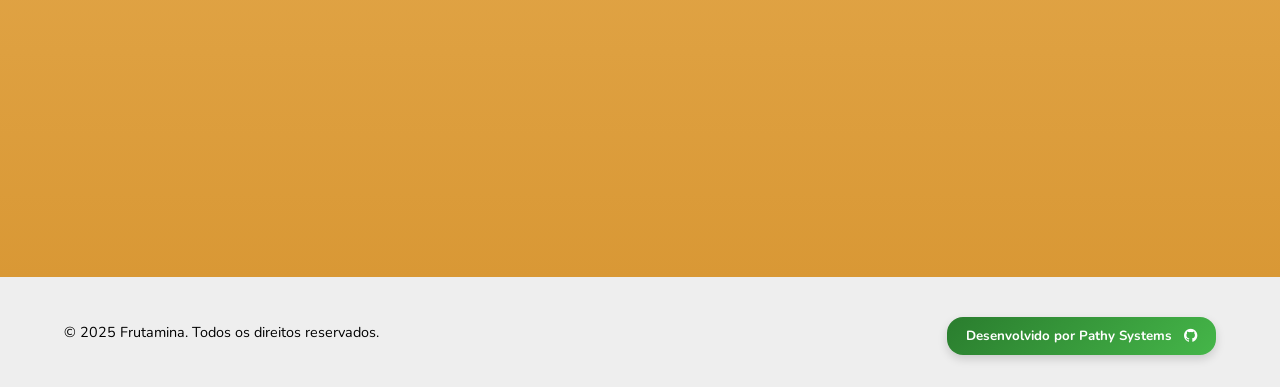
==== commit ac9f0850: "first commit" ====
--- a/formosaqrcode.html
+++ b/formosaqrcode.html
@@ -9,16 +9,14 @@
     <meta name="description"
         content="Catálogo de produtos Frutamina - frutas frescas e selecionadas. Pesquise por variedade e confira detalhes dos produtos.">
     <meta name="theme-color" content="#2ecc71">
-    <meta http-equiv="Cache-Control" content="no-cache, no-store, must-revalidate">
-    <meta http-equiv="Pragma" content="no-cache">
-    <meta http-equiv="Expires" content="0">
-
-     <script>
+  
+
+    <!--  <script>
         if (location.protocol !== 'https:') {
             location.replace('https://' + location.hostname + location.pathname + location.search);
         }
     </script>
-
+ -->
     <!-- CSS Base -->
     <link rel="stylesheet" href="assets/css/style.css?v=2">
     <link rel="stylesheet" href="assets/css/formosa.css?v=2">
@@ -38,7 +36,7 @@
     <header id="header">
         <div class="header-logo">
             <a href="index.html">
-                <img src="assets/svg/logo.webp" alt="Frutamina - logo" class="logo" width="600" height="450" />
+                <img src="assets/svg/logo.webp" alt="Frutamina - logo" class="logo" width="600" height="450" loading="lazy" />
             </a>
         </div>
         <nav class="menu-desktop">
@@ -96,7 +94,7 @@
     </nav>
 
     <section class="home-formosa">
-        <img src="assets/svg/3.svg" alt="Mamão Formosa" class="formosa-home-img">
+        <img src="assets/svg/3.svg" alt="Mamão Formosa" class="formosa-home-img" loading="lazy">
         <h1>Mamão Formosa | Frutamina</h1>
         <h2>Informação nutricional | beneficios | dicas e receitas</h2>
         <a href="#nutricional">
@@ -105,7 +103,7 @@
     </section>
 
     <section id="nutricional" class="nutricional">
-        <img src="assets/svg/formosa-nutri.svg" alt="mamão formosa" class="nutricional-img">
+        <img src="assets/svg/formosa-nutri.svg" alt="mamão formosa" class="nutricional-img" loading="lazy">
 
         <div class="nutricional-info">
             <div class="nutricional-content">
@@ -516,7 +514,7 @@
     <header id="header">
         <div class="header-logo">
             <a href="index.html">
-                <img src="assets/svg/logo.webp" alt="Frutamina - logo" class="logo" width="600" height="450" />
+                <img src="assets/svg/logo.webp" alt="Frutamina - logo" class="logo" width="600" height="450" loading="lazy" />
             </a>
         </div>
         <nav class="menu-desktop">
@@ -574,7 +572,7 @@
     </nav>
 
     <section class="home-formosa">
-        <img src="assets/svg/3.svg" alt="Mamão Formosa" class="formosa-home-img">
+        <img src="assets/svg/3.svg" alt="Mamão Formosa" class="formosa-home-img" loading="lazy">
         <h1>Mamão Formosa | Frutamina</h1>
         <h2>Informação nutricional | beneficios | dicas e receitas</h2>
         <a href="#nutricional">
@@ -583,7 +581,7 @@
     </section>
 
     <section id="nutricional" class="nutricional">
-        <img src="assets/svg/formosa-nutri.svg" alt="mamão formosa" class="nutricional-img">
+        <img src="assets/svg/formosa-nutri.svg" alt="mamão formosa" class="nutricional-img" loading="lazy">
 
         <div class="nutricional-info">
             <div class="nutricional-content">
@@ -960,4 +958,4 @@
 <script src="assets/js/script.js?v=2" defer></script>
 <script src="assets/js/formosa.js?v=2" defer></script>
 
-</html>+</html>
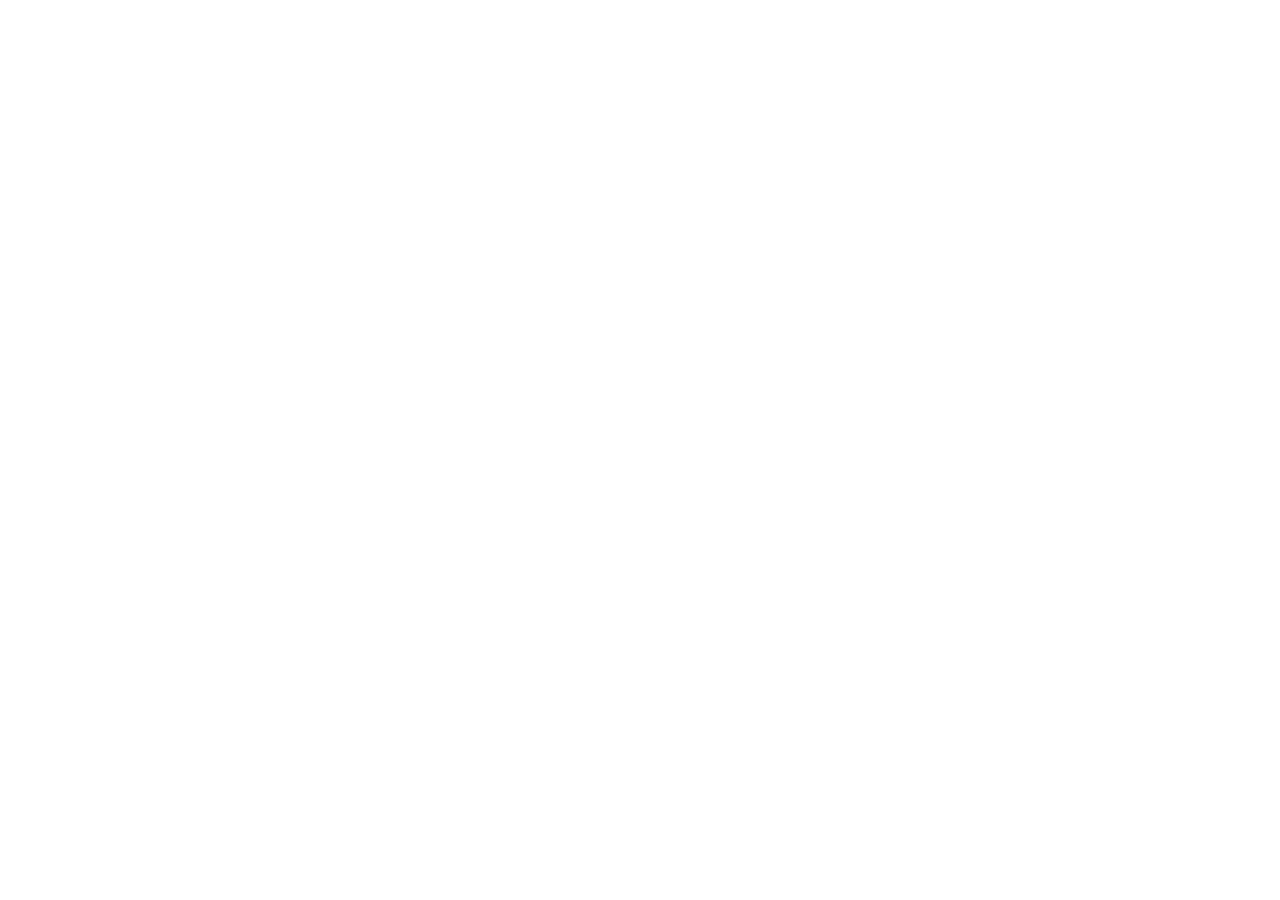
==== commit df66cab9: "first commit" ====
--- a/formosaqrcode.html
+++ b/formosaqrcode.html
@@ -11,12 +11,12 @@
     <meta name="theme-color" content="#2ecc71">
   
 
-    <!--  <script>
+    <script>
         if (location.protocol !== 'https:') {
             location.replace('https://' + location.hostname + location.pathname + location.search);
         }
     </script>
- -->
+    
     <!-- CSS Base -->
     <link rel="stylesheet" href="assets/css/style.css?v=2">
     <link rel="stylesheet" href="assets/css/formosa.css?v=2">
@@ -36,7 +36,7 @@
     <header id="header">
         <div class="header-logo">
             <a href="index.html">
-                <img src="assets/svg/logo.webp" alt="Frutamina - logo" class="logo" width="600" height="450" loading="lazy" />
+                <img src="assets/svg/logo.webp" alt="Frutamina - logo" class="logo" width="600" height="450" / loading="lazy">
             </a>
         </div>
         <nav class="menu-desktop">
@@ -480,482 +480,3 @@
 <script src="assets/js/script.js?v=2" defer></script>
 <script src="assets/js/formosa.js?v=2" defer></script>
 
-=======
-<!DOCTYPE html>
-<html lang="pt-br">
-
-<head>
-    <meta charset="UTF-8">
-    <meta name="viewport" content="width=device-width, initial-scale=1.0">
-    <title>Frutamina | Mamão formosa</title>
-    <meta name="description"
-        content="Catálogo de produtos Frutamina - frutas frescas e selecionadas. Pesquise por variedade e confira detalhes dos produtos.">
-    <meta name="theme-color" content="#2ecc71">
-    <meta http-equiv="Cache-Control" content="no-cache, no-store, must-revalidate">
-    <meta http-equiv="Pragma" content="no-cache">
-    <meta http-equiv="Expires" content="0">
-
-    <!-- CSS Base -->
-    <link rel="stylesheet" href="assets/css/style.css?v=2">
-    <link rel="stylesheet" href="assets/css/formosa.css?v=2">
-    <!-- Preconnect Google Fonts (melhora performance de carregamento de fontes) -->
-    <link
-        href="https://fonts.googleapis.com/css2?family=Nunito:wght@200;400;700;900&family=Noto+Sans+SC:wght@400;700&display=swap"
-        rel="stylesheet">
-    <link rel="preconnect" href="https://fonts.googleapis.com">
-    <link rel="preconnect" href="https://fonts.gstatic.com" crossorigin>
-    <link rel="preconnect" href="https://cdn.jsdelivr.net">
-
-    <!-- Bootstrap Icons -->
-    <link rel="stylesheet" href="https://cdn.jsdelivr.net/npm/bootstrap-icons@1.13.1/font/bootstrap-icons.min.css" />
-</head>
-
-<body>
-    <header id="header">
-        <div class="header-logo">
-            <a href="index.html">
-                <img src="assets/svg/logo.webp" alt="Frutamina - logo" class="logo" width="600" height="450" loading="lazy" />
-            </a>
-        </div>
-        <nav class="menu-desktop">
-            <ul class="menu menu-principal">
-                <li><a href="index.html#home" class="menu-link"><span class="menu-texto">Home</span></a></li>
-                <li><a href="produtos.html" class="menu-link active"><span class="menu-texto">Produtos</span></a></li>
-                <li><a href="index.html#sobre" class="menu-link"><span class="menu-texto">Sobre</span></a></li>
-                <li><a href="index.html#contato" class="menu-link"><span class="menu-texto">Contato</span></a></li>
-            </ul>
-        </nav>
-        <div class="header-toggle">
-            <i id="toggleTheme" class="bi bi-sun"></i>
-            <button id="menuHamburger" class="btn-menu-mobile">
-                <i class="bi bi-list"></i>
-            </button>
-        </div>
-    </header>
-
-    <nav id="menuMobile" class="menu menu-principal menu-mobile">
-        <button class="btn-fechar-mobile" onclick="document.getElementById('menuMobile').classList.remove('active')">
-            <i class="bi bi-x-lg"></i>
-        </button>
-        <ul class="menu-lista">
-            <li class="menu-item">
-                <a href="index.html" class="menu-link">
-                    <i class="bi bi-house-door"></i>
-                    <span>Home</span>
-                </a>
-            </li>
-            <li class="menu-item">
-                <a href="produtos.html" class="menu-link">
-                    <i class="bi bi-basket"></i>
-                    <span>Produtos</span>
-                </a>
-            </li>
-            <li class="menu-item">
-                <a href="index.html#sobre" class="menu-link">
-                    <i class="bi bi-info-circle"></i>
-                    <span>Sobre</span>
-                </a>
-            </li>
-            <li class="menu-item">
-                <a href="index.html#contato" class="menu-link">
-                    <i class="bi bi-telephone"></i>
-                    <span>Contato</span>
-                </a>
-            </li>
-        </ul>
-        <div class="menu-social-mobile">
-            <a href="https://www.instagram.com/frutamina.oficial/" target="_blank"><i class="bi bi-instagram"></i></a>
-            <a href="https://www.tiktok.com/@frutamina.oficial" target="_blank"><i class="bi bi-tiktok"></i></a>
-            <a href="tel:3641-4352" target="_blank"><i class="bi bi-telephone"></i></a>
-            <a href="https://wa.me/5511999589953" target="_blank"><i class="bi bi-whatsapp"></i></a>
-        </div>
-    </nav>
-
-    <section class="home-formosa">
-        <img src="assets/svg/3.svg" alt="Mamão Formosa" class="formosa-home-img" loading="lazy">
-        <h1>Mamão Formosa | Frutamina</h1>
-        <h2>Informação nutricional | beneficios | dicas e receitas</h2>
-        <a href="#nutricional">
-            <button class="btn-formosa-home"><span>Ver detalhes <i class="bi bi-arrow-down-right"></i></span></button>
-        </a>
-    </section>
-
-    <section id="nutricional" class="nutricional">
-        <img src="assets/svg/formosa-nutri.svg" alt="mamão formosa" class="nutricional-img" loading="lazy">
-
-        <div class="nutricional-info">
-            <div class="nutricional-content">
-                <h2 class="nutricional-titulo">Informação Nutricional</h2>
-                <p class="nutricional-subtitulo">Valores por 100g de mamão formosa cru (Tabela TACO)</p>
-
-                <div class="carrossel-container">
-                    <button class="carrossel-btn carrossel-prev" onclick="moverCarrossel(-1)">
-                        <i class="bi bi-chevron-left"></i>
-                    </button>
-
-                    <div class="carrossel-wrapper">
-                        <div class="carrossel-track" id="carrosselTrack">
-                            <!-- Card 1: Calorias -->
-                            <div class="nutricional-card">
-                                <div class="card-icon calorias">
-                                    <i class="bi bi-fire"></i>
-                                </div>
-                                <div class="card-info">
-                                    <span class="card-valor">45</span>
-                                    <span class="card-unidade">kcal</span>
-                                    <span class="card-nome">Calorias</span>
-                                    <span class="card-desc">Baixo valor energético, ideal para dietas</span>
-                                </div>
-                            </div>
-
-                            <!-- Card 2: Vitamina C -->
-                            <div class="nutricional-card destaque">
-                                <div class="card-icon vitamina-c">
-                                    <i class="bi bi-brightness-high"></i>
-                                </div>
-                                <div class="card-info">
-                                    <span class="card-valor">78</span>
-                                    <span class="card-unidade">mg</span>
-                                    <span class="card-nome">Vitamina C</span>
-                                    <span class="card-desc">130% da necessidade diária recomendada</span>
-                                </div>
-                            </div>
-
-                            <!-- Card 3: Fibras -->
-                            <div class="nutricional-card">
-                                <div class="card-icon fibras">
-                                    <i class="bi bi-grid-3x3-gap"></i>
-                                </div>
-                                <div class="card-info">
-                                    <span class="card-valor">1,8</span>
-                                    <span class="card-unidade">g</span>
-                                    <span class="card-nome">Fibras</span>
-                                    <span class="card-desc">Auxilia na digestão e saciedade</span>
-                                </div>
-                            </div>
-
-                            <!-- Card 4: Potássio -->
-                            <div class="nutricional-card">
-                                <div class="card-icon potassio">
-                                    <i class="bi bi-heart-pulse"></i>
-                                </div>
-                                <div class="card-info">
-                                    <span class="card-valor">222</span>
-                                    <span class="card-unidade">mg</span>
-                                    <span class="card-nome">Potássio</span>
-                                    <span class="card-desc">Essencial para saúde cardiovascular</span>
-                                </div>
-                            </div>
-
-                            <!-- Card 5: Carboidratos -->
-                            <div class="nutricional-card">
-                                <div class="card-icon carboidratos">
-                                    <i class="bi bi-lightning-charge"></i>
-                                </div>
-                                <div class="card-info">
-                                    <span class="card-valor">11,6</span>
-                                    <span class="card-unidade">g</span>
-                                    <span class="card-nome">Carboidratos</span>
-                                    <span class="card-desc">Energia natural de qualidade</span>
-                                </div>
-                            </div>
-
-                            <!-- Card 6: Proteínas -->
-                            <div class="nutricional-card">
-                                <div class="card-icon proteinas">
-                                    <i class="bi bi-egg"></i>
-                                </div>
-                                <div class="card-info">
-                                    <span class="card-valor">0,8</span>
-                                    <span class="card-unidade">g</span>
-                                    <span class="card-nome">Proteínas</span>
-                                    <span class="card-desc">Construção e reparação muscular</span>
-                                </div>
-                            </div>
-
-                            <!-- Card 7: Cálcio -->
-                            <div class="nutricional-card">
-                                <div class="card-icon calcio">
-                                    <i class="bi bi-bone"></i>
-                                </div>
-                                <div class="card-info">
-                                    <span class="card-valor">25</span>
-                                    <span class="card-unidade">mg</span>
-                                    <span class="card-nome">Cálcio</span>
-                                    <span class="card-desc">Fortalecimento ósseo e dental</span>
-                                </div>
-                            </div>
-
-                            <!-- Card 8: Magnésio -->
-                            <div class="nutricional-card">
-                                <div class="card-icon magnesio">
-                                    <i class="bi bi-activity"></i>
-                                </div>
-                                <div class="card-info">
-                                    <span class="card-valor">17</span>
-                                    <span class="card-unidade">mg</span>
-                                    <span class="card-nome">Magnésio</span>
-                                    <span class="card-desc">Função muscular e nervosa</span>
-                                </div>
-                            </div>
-                        </div>
-                    </div>
-
-                    <button class="carrossel-btn carrossel-next" onclick="moverCarrossel(1)">
-                        <i class="bi bi-chevron-right"></i>
-                    </button>
-                </div>
-
-                <div class="carrossel-dots" id="carrosselDots"></div>
-            </div>
-    </section>
-
-    <section id="dicas" class="dicas">
-    <div class="dicas-header">
-        <h2 class="dicas-titulo">Dicas & Truques</h2>
-        <p class="dicas-subtitulo">Descubra como escolher, conservar e aproveitar ao máximo seu mamão formosa</p>
-    </div>
-
-    <div class="dicas-grid">
-        <div class="dica-card escolher">
-            <div class="dica-icon"><i class="bi bi-hand-index-thumb"></i></div>
-            <span class="dica-tag">Escolher</span>
-            <h3 class="dica-titulo">Como escolher o mamão perfeito?</h3>
-            <ul class="dica-lista">
-                <li>Cheire a base - aroma doce indica maturidade</li>
-                <li>Textura firme mas levemente cedente</li>
-                <li>Casca amarelo-dourada uniforme</li>
-                <li>Evite manchas escuras</li>
-                <li>Peso proporcional ao tamanho</li>
-            </ul>
-        </div>
-
-        <div class="dica-card conservar">
-            <div class="dica-icon"><i class="bi bi-snow"></i></div>
-            <span class="dica-tag">Conservar</span>
-            <h3 class="dica-titulo">Conservação inteligente</h3>
-            <ul class="dica-lista">
-                <li>Maduro: geladeira por até 5 dias</li>
-                <li>Verde: amadureça em temperatura ambiente</li>
-                <li>Cortado: pote fechado, 4 dias</li>
-                <li>Retire as sementes antes de refrigerar</li>
-                <li>Congelado: cubos duram 3 meses</li>
-            </ul>
-        </div>
-
-        <div class="dica-card consumir">
-            <div class="dica-icon"><i class="bi bi-cup-straw"></i></div>
-            <span class="dica-tag">Consumir</span>
-            <h3 class="dica-titulo">Formas criativas de consumo</h3>
-            <ul class="dica-lista">
-                <li>Ao natural no café da manhã</li>
-                <li>Vitaminas e sucos detox</li>
-                <li>Saladas de frutas tropicais</li>
-                <li>Sementes crocantes em saladas</li>
-                <li>Mamão verde em refogados</li>
-            </ul>
-        </div>
-
-        <div class="dica-card curiosidade">
-            <div class="dica-icon"><i class="bi bi-lightbulb"></i></div>
-            <span class="dica-tag">Curiosidades</span>
-            <h3 class="dica-titulo">Você sabia?</h3>
-            <ul class="dica-lista">
-                <li>Brasil é o 2º maior produtor mundial</li>
-                <li>Sementes têm ácido oléico (igual azeite)</li>
-                <li>Mais vitamina C que a laranja</li>
-                <li>Papaína auxilia digestão</li>
-                <li>Folhas usadas na medicina tradicional</li>
-            </ul>
-        </div>
-    </div>
-</section>
-
-<section class="beneficios-section">
-    <div class="section-header">
-        <h2>8 Benefícios Comprovados</h2>
-        <p>Cada parte do mamão formosa trabalha para melhorar sua qualidade de vida</p>
-    </div>
-
-    <div class="beneficios-grid">
-        <!-- Card 1: Coração -->
-        <div class="beneficio-card">
-            <div class="card-icon-wrapper coracao">
-                <i class="bi bi-heart-pulse"></i>
-            </div>
-            <div class="card-content">
-                <h3>Coração Saudável</h3>
-                <p>Rico em potássio e fibras que ajudam a regular a pressão arterial.</p>
-                <ul class="beneficio-lista">
-                    <li>Regulação da pressão arterial</li>
-                    <li>Redução do colesterol ruim</li>
-                    <li>Prevenção cardiovascular</li>
-                </ul>
-                <div class="card-nutrientes">
-                    <span class="nutriente-tag">Potássio</span>
-                    <span class="nutriente-tag">Fibras</span>
-                </div>
-            </div>
-        </div>
-
-        <!-- Card 2: Digestão -->
-        <div class="beneficio-card">
-            <div class="card-icon-wrapper digestao">
-                <i class="bi bi-activity"></i>
-            </div>
-            <div class="card-content">
-                <h3>Digestão Perfeita</h3>
-                <p>Enzimas naturais papaina e quimopapaina facilitam a digestão.</p>
-                <ul class="beneficio-lista">
-                    <li>Quebra de proteínas</li>
-                    <li>Combate prisão de ventre</li>
-                    <li>Reduz inchaço</li>
-                </ul>
-                <div class="card-nutrientes">
-                    <span class="nutriente-tag">Papaína</span>
-                    <span class="nutriente-tag">Fibras</span>
-                </div>
-            </div>
-        </div>
-
-        <!-- Card 3: Imunidade -->
-        <div class="beneficio-card">
-            <div class="card-icon-wrapper imunidade">
-                <i class="bi bi-shield-plus"></i>
-            </div>
-            <div class="card-content">
-                <h3>Imunidade Fortalecida</h3>
-                <p>Mais vitamina C que a laranja, estimulando anticorpos.</p>
-                <ul class="beneficio-lista">
-                    <li>130% da necessidade diária</li>
-                    <li>Combate vírus e bactérias</li>
-                    <li>Recuperação de gripes</li>
-                </ul>
-                <div class="card-nutrientes">
-                    <span class="nutriente-tag">Vitamina C</span>
-                    <span class="nutriente-tag">Vitamina A</span>
-                </div>
-            </div>
-        </div>
-
-        <!-- Card 4: Pele -->
-        <div class="beneficio-card">
-            <div class="card-icon-wrapper pele">
-                <i class="bi bi-emoji-smile"></i>
-            </div>
-            <div class="card-content">
-                <h3>Pele Radiante</h3>
-                <p>Antioxidantes combatem radicais livres e promovem colágeno.</p>
-                <ul class="beneficio-lista">
-                    <li>Prevenção de rugas</li>
-                    <li>Proteção UV</li>
-                    <li>Ação cicatrizante</li>
-                </ul>
-                <div class="card-nutrientes">
-                    <span class="nutriente-tag">Licopeno</span>
-                    <span class="nutriente-tag">Vitamina E</span>
-                </div>
-            </div>
-        </div>
-
-        <!-- Card 5: Visão -->
-        <div class="beneficio-card">
-            <div class="card-icon-wrapper visao">
-                <i class="bi bi-eye"></i>
-            </div>
-            <div class="card-content">
-                <h3>Visão Protegida</h3>
-                <p>Betacaroteno e luteína protegem a retina.</p>
-                <ul class="beneficio-lista">
-                    <li>Prevenção de catarata</li>
-                    <li>Proteção macular</li>
-                    <li>Visão noturna</li>
-                </ul>
-                <div class="card-nutrientes">
-                    <span class="nutriente-tag">Betacaroteno</span>
-                    <span class="nutriente-tag">Luteína</span>
-                </div>
-            </div>
-        </div>
-
-        <!-- Card 6: Diabetes -->
-        <div class="beneficio-card">
-            <div class="card-icon-wrapper diabetes">
-                <i class="bi bi-droplet"></i>
-            </div>
-            <div class="card-content">
-                <h3>Controle Diabético</h3>
-                <p>Baixo índice glicêmico regula a liberação de açúcar.</p>
-                <ul class="beneficio-lista">
-                    <li>Liberação lenta de glicose</li>
-                    <li>Melhora sensibilidade à insulina</li>
-                    <li>Controle do apetite</li>
-                </ul>
-                <div class="card-nutrientes">
-                    <span class="nutriente-tag">Fibras</span>
-                    <span class="nutriente-tag">Baixo IG</span>
-                </div>
-            </div>
-        </div>
-
-        <!-- Card 7: Anti-inflamatório -->
-        <div class="beneficio-card">
-            <div class="card-icon-wrapper antiinflamatorio">
-                <i class="bi bi-bandaid"></i>
-            </div>
-            <div class="card-content">
-                <h3>Alívio Articular</h3>
-                <p>Propriedades anti-inflamatórias para artrite e dores.</p>
-                <ul class="beneficio-lista">
-                    <li>Redução de inflamações</li>
-                    <li>Alívio de dores articulares</li>
-                    <li>Recuperação muscular</li>
-                </ul>
-                <div class="card-nutrientes">
-                    <span class="nutriente-tag">Papaína</span>
-                    <span class="nutriente-tag">Vitamina C</span>
-                </div>
-            </div>
-        </div>
-
-        <!-- Card 8: Anti-câncer -->
-        <div class="beneficio-card">
-            <div class="card-icon-wrapper anticancer">
-                <i class="bi bi-shield-check"></i>
-            </div>
-            <div class="card-content">
-                <h3>Prevenção ao Câncer</h3>
-                <p>Licopeno e flavonoides protegem células contra danos.</p>
-                <ul class="beneficio-lista">
-                    <li>Proteção próstata</li>
-                    <li>Prevenção mama</li>
-                    <li>Combate radicais livres</li>
-                </ul>
-                <div class="card-nutrientes">
-                    <span class="nutriente-tag">Licopeno</span>
-                    <span class="nutriente-tag">Flavonoides</span>
-                </div>
-            </div>
-        </div>
-    </div>
-</section>
-
- <footer>
-    <div class="footer-container">
-      <p class="frutamina">&copy; 2025 Frutamina. Todos os direitos reservados.</p>
-      <a href="https://pathy-systems.github.io/pathy_systems/" target="_blank">
-        <button class="btn-footer">
-          <span class="pedro">Desenvolvido por Pathy Systems <i class="bi bi-github"></i></span>
-        </button>
-      </a>
-    </div>
-  </footer>
-
-
-
-
-</body>
-<script src="assets/js/script.js?v=2" defer></script>
-<script src="assets/js/formosa.js?v=2" defer></script>
-
-</html>
